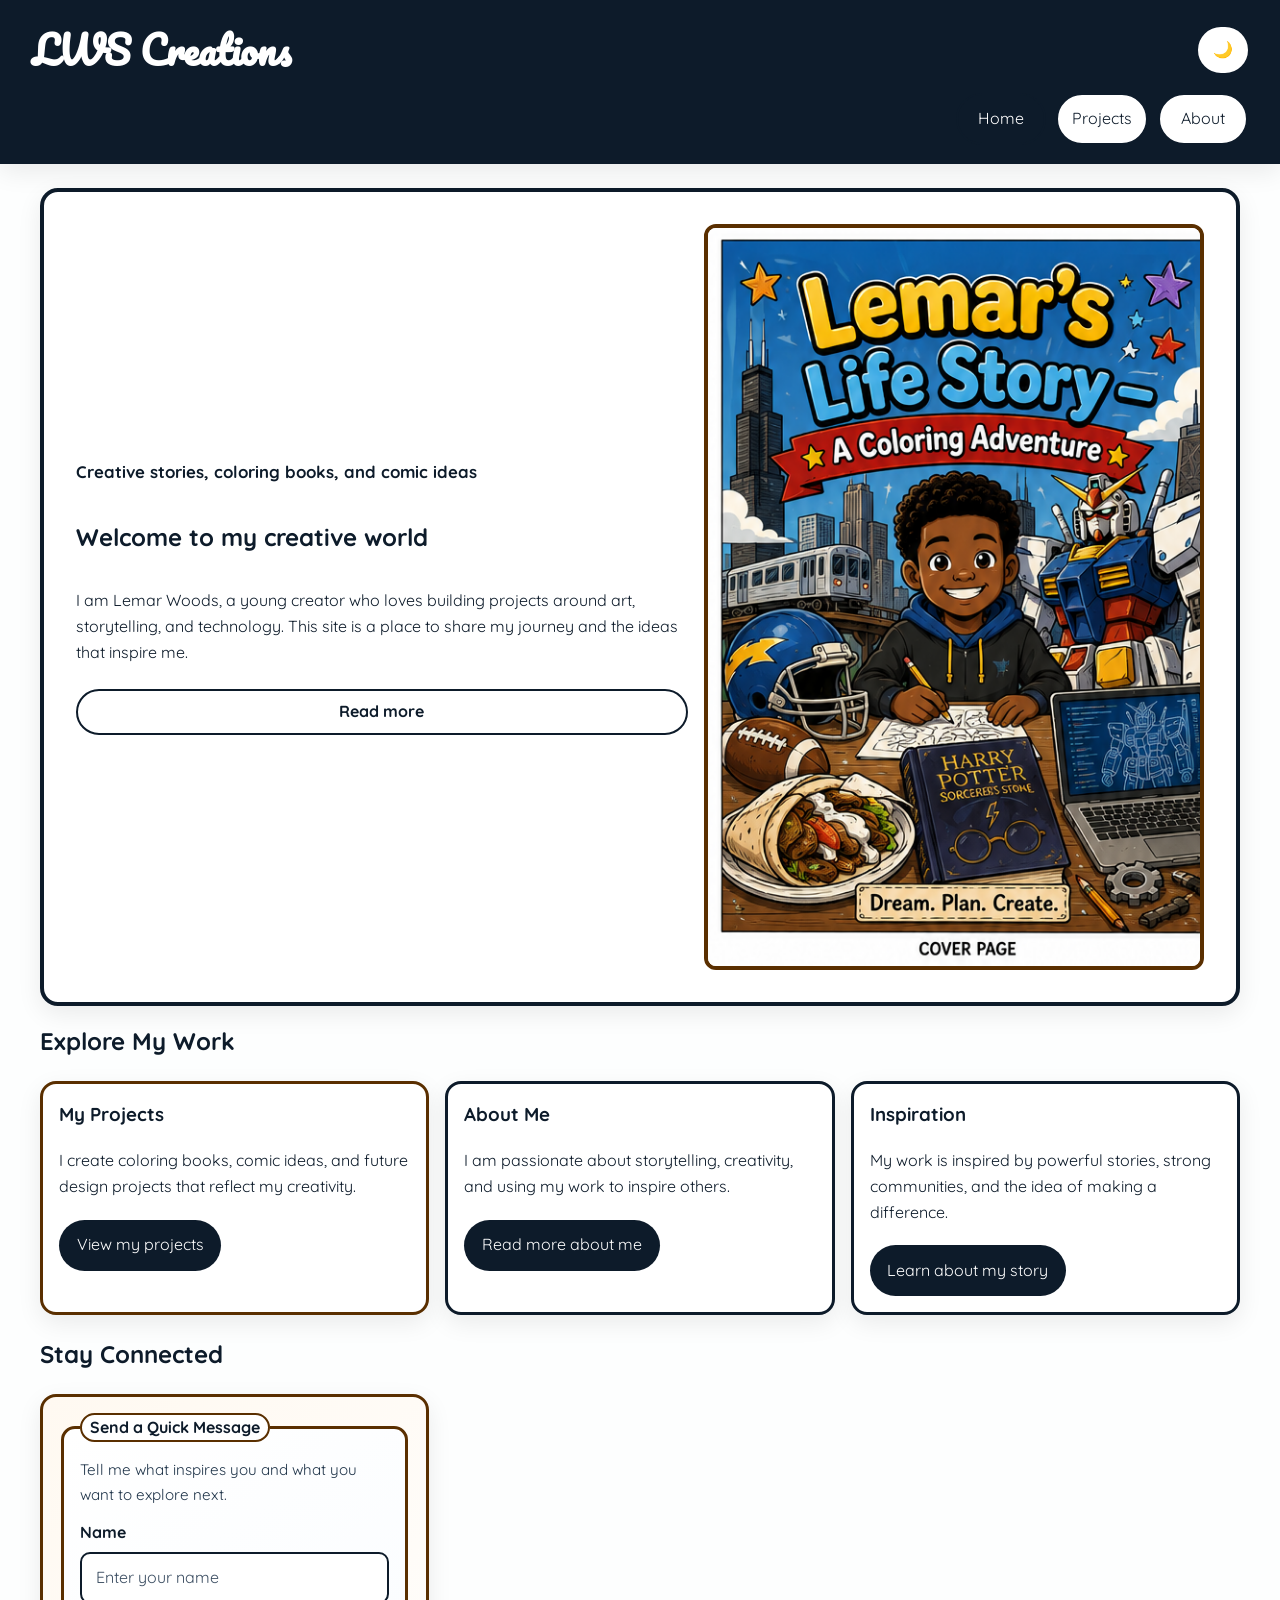
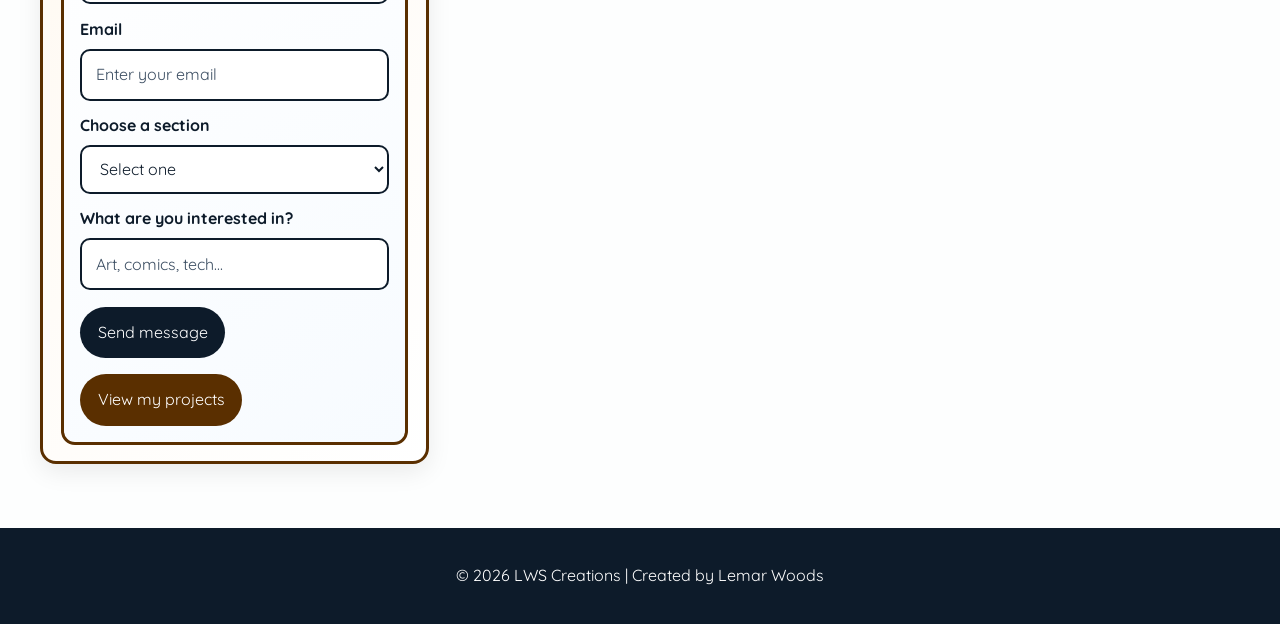
==== index.html @ 7b3dca59 "Add selector-based DOM interactions" ====
<!DOCTYPE html>
<!-- Updated: 2026-08-10 for WAVE accessibility fixes -->
<html lang="en" dir="ltr">

<head>
    <meta charset="UTF-8">
    <meta name="viewport" content="width=device-width, initial-scale=1.0">
    <meta name="description"
        content="LWS Creations is a creative portfolio showcasing projects, stories, and goals by Lemar Woods.">
    <title>Home | LWS Creations</title>
    <link rel="preconnect" href="https://fonts.googleapis.com">
    <link rel="preconnect" href="https://fonts.gstatic.com" crossorigin>
    <link href="https://fonts.googleapis.com/css2?family=Pacifico&family=Quicksand:wght@400;500;700&display=swap"
        rel="stylesheet">
    <link rel="stylesheet" href="./assets/css/style.css">
</head>

<body>
    <a class="skip-link" href="#main-content-title">Skip to main content</a>
    <div class="page">
        <header class="site-header">
            <div class="header-row">
                <span class="site-brand">LWS Creations</span>
                <div class="header-actions">
                    <button class="theme-toggle" type="button" aria-label="Switch to dark mode"
                        aria-pressed="false">🌙</button>
                    <button class="nav-toggle" type="button" aria-label="Toggle navigation"
                        aria-expanded="false">Menu</button>
                </div>
            </div>
            <nav class="top-nav" aria-label="Main navigation" aria-hidden="true">
                <a href="index.html" class="nav-box" aria-current="page">Home</a>
                <a href="projects.html" class="nav-box">Projects</a>
                <a href="about.html" class="nav-box">About</a>
            </nav>
        </header>

        <main id="main-content">
            <section class="hero" aria-labelledby="main-content-title">
                <div class="hero-content">
                    <p class="tagline">Creative stories, coloring books, and comic ideas</p>
                    <h1 id="main-content-title" tabindex="-1">Welcome to my creative world</h1>
                    <p>
                        I am Lemar Woods, a young creator who loves building projects around art, storytelling,
                        and technology. This site is a place to share my journey and the ideas that inspire me.
                    </p>
                    <button class="read-more-toggle" type="button" data-read-more-target="home-story"
                        aria-expanded="false">Read more</button>
                    <div id="home-story" class="read-more-content" hidden>
                        <p>
                            My work is driven by curiosity, community, and the belief that creativity can become a
                            meaningful path for growth, purpose, and connection.
                        </p>
                    </div>

                </div>
                <img src="./assets/images/Lemars_Life_Story_Cover_Page.png"
                    alt="Cover image for Lemar's Life Story coloring book featuring a creative storybook design"
                    loading="lazy" decoding="async">
            </section>

            <section class="content-grid" aria-labelledby="explore-heading">
                <h2 id="explore-heading">Explore My Work</h2>
                <article class="card">
                    <h3>My Projects</h3>
                    <p>
                        I create coloring books, comic ideas, and future design projects that reflect my creativity.
                    </p>
                    <a class="btn" href="./projects.html">View my projects</a>
                </article>

                <article class="card">
                    <h3>About Me</h3>
                    <p>
                        I am passionate about storytelling, creativity, and using my work to inspire others.
                    </p>
                    <a class="btn" href="./about.html">Read more about me</a>
                </article>

                <article class="card">
                    <h3>Inspiration</h3>
                    <p>
                        My work is inspired by powerful stories, strong communities, and the idea of making a
                        difference.
                    </p>
                    <a class="btn" href="./about.html#story-heading">Learn about my story</a>
                </article>
            </section>

            <section class="content-grid home-connect" aria-labelledby="connect-heading">
                <h2 id="connect-heading">Stay Connected</h2>
                <article class="card home-connect__card">
                    <form class="about-form" action="#" method="post" novalidate>
                        <fieldset class="about-fieldset">
                            <legend>Send a Quick Message</legend>
                            <p class="about-help-text">Tell me what inspires you and what you want to explore next.</p>

                            <div class="about-form-group">
                                <label class="about-label" for="home-name">Name</label>
                                <input type="text" id="home-name" name="name" placeholder="Enter your name"
                                    class="about-input" aria-describedby="home-name-error" autocomplete="name" required>
                                <p id="home-name-error" class="error-message" role="alert" hidden>Please enter your
                                    name.</p>
                            </div>

                            <div class="about-form-group">
                                <label class="about-label" for="home-email">Email</label>
                                <input type="email" id="home-email" name="email" placeholder="Enter your email"
                                    class="about-input" aria-describedby="home-email-error" autocomplete="email"
                                    inputmode="email" required>
                                <p id="home-email-error" class="error-message" role="alert" hidden>Please enter a valid
                                    email address.</p>
                            </div>

                            <div class="about-form-group">
                                <label class="about-label" for="home-section-select">Choose a section</label>
                                <select id="home-section-select" name="section" class="about-input"
                                    aria-describedby="home-section-error" required>
                                    <option value="">Select one</option>
                                    <option value="projects">Projects</option>
                                    <option value="about">About</option>
                                </select>
                                <p id="home-section-error" class="error-message" role="alert" hidden>Please choose a
                                    section.</p>
                            </div>

                            <div class="about-form-group">
                                <label class="about-label" for="home-interest">What are you interested in?</label>
                                <input type="text" id="home-interest" name="interest" placeholder="Art, comics, tech..."
                                    class="about-input" aria-describedby="home-interest-error" required>
                                <p id="home-interest-error" class="error-message" role="alert" hidden>Please enter your
                                    interest.</p>
                            </div>

                            <div class="about-actions">
                                <button type="submit" class="btn">Send message</button>
                                <a class="btn btn--secondary" href="./projects.html">View my projects</a>
                            </div>
                        </fieldset>
                    </form>
                </article>
            </section>
        </main>

        <footer>
            <p>&copy; <span data-current-year></span> LWS Creations | Created by Lemar Woods</p>
        </footer>
    </div>
    <script src="./assets/js/site.js"></script>
</body>

</html>
---- assets/css/style.css ----
@import url('https://fonts.googleapis.com/css2?family=Pacifico&family=Quicksand:wght@400;500;700&display=swap');

:root {
    --navy: #0d1b2a;
    --gold: #5a2f00;
    --ink-strong: #102132;
    --placeholder-ink: #3d4f63;
    --danger: #8a1f17;
    --light: #fdfefe;
    --white: #ffffff;
    --shadow: 0 8px 24px rgba(0, 0, 0, 0.08);
}

body.dark-mode {
    --navy: #eaf1ff;
    --gold: #f7d27d;
    --ink-strong: #edf3ff;
    --placeholder-ink: #c2d1ec;
    --danger: #ff9d96;
    --light: #0b1220;
    --white: #142133;
    --shadow: 0 10px 28px rgba(0, 0, 0, 0.35);
}

* {
    box-sizing: border-box;
}

body {
    margin: 0;
    padding: 0;
    font-family: 'Quicksand', 'Segoe UI', Arial, sans-serif;
    background-color: var(--light);
    color: var(--navy);
    font-size: 16px;
    line-height: 1.6;
    min-width: 320px;
    transition: background-color 0.2s ease, color 0.2s ease;
}

a:hover,
a:focus-visible,
button:hover,
button:focus-visible,
.btn:hover,
.btn:focus-visible,
.nav-box:hover,
.nav-box:focus-visible,
.about-input:focus {
    outline: 3px solid var(--gold);
    outline-offset: 3px;
}

.skip-link {
    position: absolute;
    left: -9999px;
    top: 0;
    background-color: var(--navy);
    color: var(--white);
    padding: 0.75rem 1rem;
    z-index: 100;
    border-radius: 0 0 0.75rem 0;
}

.skip-link:focus,
.skip-link:focus-visible {
    left: 0;
    outline: 3px solid var(--gold);
    outline-offset: 0;
}

img {
    display: block;
    width: 100%;
    height: auto;
    margin: 0;
    border: 4px solid var(--navy);
    border-radius: 12px;
}

a {
    color: inherit;
    text-decoration: none;
}

.page {
    min-height: 100vh;
    width: 100%;
    max-width: 100%;
}

.site-header {
    background-color: var(--navy);
    color: var(--white);
    padding: 1rem 1.25rem;
    position: sticky;
    top: 0;
    z-index: 10;
    box-shadow: var(--shadow);
}

.header-row {
    display: flex;
    align-items: center;
    justify-content: space-between;
    gap: 0.75rem;
}

.header-actions {
    display: flex;
    align-items: center;
    gap: 0.5rem;
}

.site-header .site-brand {
    display: block;
    margin: 0;
    text-align: center;
    color: var(--white);
    font-family: 'Pacifico', cursive;
    font-size: clamp(1.8rem, 5vw, 2.4rem);
    font-weight: 700;
}

.site-header .site-brand:hover,
.site-header .site-brand:focus-visible {
    color: var(--white);
    text-decoration: underline;
    text-underline-offset: 0.25rem;
}

.top-nav {
    display: flex;
    flex-wrap: wrap;
    justify-content: center;
    gap: 0.6rem;
    margin-top: 0.75rem;
}

.nav-toggle,
.theme-toggle,
.read-more-toggle {
    border: 2px solid var(--white);
    background-color: var(--white);
    color: var(--navy);
    border-radius: 999px;
    font: inherit;
    font-weight: 700;
    cursor: pointer;
    transition: transform 0.2s ease, background-color 0.2s ease;
}

.nav-toggle,
.theme-toggle {
    padding: 0.5rem 0.8rem;
    min-width: 50px;
}

.read-more-toggle {
    padding: 0.5rem 0.9rem;
    border-color: var(--navy);
    background-color: transparent;
    color: var(--navy);
    margin-top: 0.75rem;
}

.nav-box {
    background-color: var(--white);
    color: var(--navy);
    border: 2px solid var(--navy);
    padding: 0.7rem 0.9rem;
    border-radius: 999px;
    font-weight: 700;
    min-width: 90px;
    text-align: center;
    transition: transform 0.2s ease, background-color 0.2s ease;
    font: inherit;
    cursor: pointer;
}

.nav-box[aria-current="page"] {
    background-color: var(--navy);
    color: var(--white);
}

.nav-box:hover,
.nav-box:focus-visible {
    background-color: var(--navy);
    color: var(--white);
    transform: translateY(-2px);
    outline: none;
}

main {
    padding: 1rem 0.75rem 2rem;
}

.hero {
    display: grid;
    gap: 1rem;
    max-width: 1200px;
    margin: 0 auto;
    background-color: var(--white);
    border: 4px solid var(--navy);
    border-radius: 18px;
    padding: 1rem;
    box-shadow: var(--shadow);
}

.hero-content {
    display: flex;
    flex-direction: column;
    justify-content: center;
    gap: 0.75rem;
}

.hero-actions {
    display: flex;
    flex-wrap: wrap;
    gap: 0.75rem;
}

.tagline {
    margin: 0;
    color: var(--navy);
    font-weight: 700;
    font-size: 1.05rem;
}

.hero h2 {
    margin: 0;
    color: var(--navy);
    font-family: 'Pacifico', cursive;
    font-size: clamp(1.4rem, 4vw, 1.9rem);
}

.hero p {
    margin: 0;
}

.btn {
    display: inline-block;
    width: max-content;
    background-color: var(--navy);
    color: var(--white);
    padding: 0.8rem 1.1rem;
    border: none;
    border-radius: 999px;
    font-weight: 700;
    margin-top: 0.25rem;
    cursor: pointer;
    font: inherit;
}

.btn:hover {
    background-color: var(--gold);
    color: var(--white);
}

.nav-toggle:hover,
.nav-toggle:focus-visible,
.theme-toggle:hover,
.theme-toggle:focus-visible,
.read-more-toggle:hover,
.read-more-toggle:focus-visible {
    transform: translateY(-2px);
    outline: none;
}

.btn--secondary {
    background-color: var(--gold);
    color: var(--white);
}

.btn--secondary:hover {
    background-color: var(--navy);
    color: var(--white);
}

.hero img {
    border-color: var(--gold);
}

.content-grid {
    display: grid;
    gap: 1rem;
    max-width: 1200px;
    margin: 1rem auto 0;
}

.content-grid h2,
.about-grid h2 {
    grid-column: 1 / -1;
    margin: 0 0 0.25rem;
    color: var(--navy);
    font-size: clamp(1.2rem, 3vw, 1.5rem);
}

.card {
    background-color: var(--white);
    padding: 1rem;
    border-radius: 16px;
    box-shadow: var(--shadow);
    border: 3px solid var(--navy);
    cursor: pointer;
    transition: transform 0.2s ease, border-color 0.2s ease, box-shadow 0.2s ease;
}

.card.is-selected,
.about-card.is-selected {
    border-color: var(--gold);
    box-shadow: 0 0 0 3px rgba(90, 47, 0, 0.12), var(--shadow);
    transform: translateY(-2px);
}

.card h3 {
    margin-top: 0;
    color: var(--navy);
}

.project-list {
    padding-left: 1.2rem;
    margin: 0;
}

.project-list li {
    margin-bottom: 0.75rem;
}

.project-list .project-image-item {
    list-style: none;
    margin: 0;
    padding: 0;
}

.project-image {
    display: block;
    width: 100%;
    max-width: 320px;
    margin: 0.75rem 0 1rem;
    border: 3px solid var(--navy);
    border-radius: 14px;
}

.card:nth-child(2) {
    border-color: var(--gold);
}

.about-hero {
    display: grid;
    gap: 1rem;
    max-width: 1200px;
    margin: 0 auto;
    background-color: var(--white);
    border: 4px solid var(--navy);
    border-radius: 18px;
    padding: 1.25rem;
    box-shadow: var(--shadow);
}

.about-hero__content {
    display: flex;
    flex-direction: column;
    gap: 0.75rem;
}

.about-card {
    background-color: var(--white);
    padding: 1rem;
    border-radius: 16px;
    box-shadow: var(--shadow);
    border: 3px solid var(--navy);
}

.about-card--accent {
    border-color: var(--gold);
    background: linear-gradient(135deg, #fffdf4 0%, #ffffff 100%);
}

.about-card h3 {
    margin-top: 0;
    color: var(--navy);
}

.about-list {
    margin: 0;
    padding-left: 1.2rem;
    display: grid;
    gap: 0.55rem;
}

.about-grid {
    display: grid;
    gap: 1rem;
    max-width: 1200px;
    margin: 1rem auto 0;
}

.about-form {
    margin: 0;
}

.about-fieldset {
    border: 3px solid var(--navy);
    border-radius: 14px;
    padding: 1rem;
    background: linear-gradient(135deg, #f8fbff 0%, #ffffff 100%);
}

.about-fieldset legend {
    padding: 0 0.5rem;
    font-weight: 700;
    color: var(--navy);
    background-color: var(--white);
    border: 2px solid var(--gold);
    border-radius: 999px;
}

.about-label {
    display: block;
    font-weight: 700;
    color: var(--navy);
    margin-bottom: 0.4rem;
}

.about-help-text {
    margin: 0 0 0.8rem;
    color: var(--ink-strong);
    font-size: 0.95rem;
}

.about-form-group {
    margin-bottom: 0.8rem;
}

.about-input {
    width: 100%;
    padding: 0.7rem 0.85rem;
    border: 2px solid var(--navy);
    border-radius: 10px;
    font: inherit;
    color: var(--navy);
    background-color: var(--white);
}

.about-input::placeholder {
    color: var(--placeholder-ink);
    opacity: 1;
}

.about-input:focus {
    outline: none;
    border-color: var(--gold);
    box-shadow: 0 0 0 3px rgba(244, 208, 63, 0.25);
}

.about-actions {
    display: flex;
    flex-wrap: wrap;
    gap: 0.75rem;
    margin-top: 0.75rem;
}

.error-message {
    color: var(--danger);
    font-size: 0.9rem;
    margin: 0.25rem 0 0;
}

.home-connect {
    margin-top: 1.25rem;
}

.home-connect__card {
    border-color: var(--gold);
    background: linear-gradient(135deg, #fff9f1 0%, #ffffff 100%);
}

.home-connect .about-fieldset {
    background: linear-gradient(145deg, #ffffff 0%, #f7fbff 100%);
    border-color: var(--gold);
}

.home-connect .about-help-text {
    color: #20354a;
}

.home-connect .about-input {
    border-width: 2px;
}

.read-more-content {
    margin-top: 0.75rem;
    padding-top: 0.75rem;
    border-top: 2px solid rgba(13, 27, 42, 0.15);
}

footer {
    background-color: var(--navy);
    color: var(--white);
    text-align: center;
    padding: 1.2rem 1rem;
    margin-top: 1.5rem;
}

@media (max-width: 767px) {
    .header-row {
        align-items: flex-start;
    }

    .top-nav {
        display: none;
        flex-direction: column;
        align-items: stretch;
        margin-top: 0.75rem;
    }

    .top-nav.is-open {
        display: flex;
    }

    .nav-toggle {
        display: inline-flex;
    }
}

@media (prefers-reduced-motion: reduce) {

    *,
    *::before,
    *::after {
        scroll-behavior: auto !important;
        transition-duration: 0.01ms !important;
        animation-duration: 0.01ms !important;
        animation-iteration-count: 1 !important;
    }
}

@media (min-width: 768px) {
    .nav-toggle {
        display: none;
    }

    .top-nav {
        display: flex !important;
    }

    main {
        padding: 1.5rem 1.25rem 2.5rem;
    }

    .hero {
        grid-template-columns: 1.2fr 0.8fr;
        padding: 1.5rem;
        align-items: center;
    }

    .content-grid {
        grid-template-columns: repeat(2, minmax(0, 1fr));
    }

    .content-grid .card:last-child {
        grid-column: 1 / -1;
    }

    .about-hero {
        grid-template-columns: 1.2fr 0.8fr;
        align-items: start;
    }

    .about-grid {
        grid-template-columns: repeat(2, minmax(0, 1fr));
    }

    .about-grid .about-card:last-child {
        grid-column: 1 / -1;
    }
}

@media (min-width: 1200px) {
    .site-header {
        padding: 1.2rem 2rem;
    }

    .top-nav {
        justify-content: flex-end;
    }

    .hero {
        grid-template-columns: 1.1fr 0.9fr;
        padding: 2rem;
    }

    .content-grid {
        grid-template-columns: repeat(3, minmax(0, 1fr));
    }

    .content-grid .card:last-child {
        grid-column: auto;
    }

    .about-grid {
        grid-template-columns: repeat(3, minmax(0, 1fr));
    }

    .about-grid .about-card:last-child {
        grid-column: auto;
    }
}
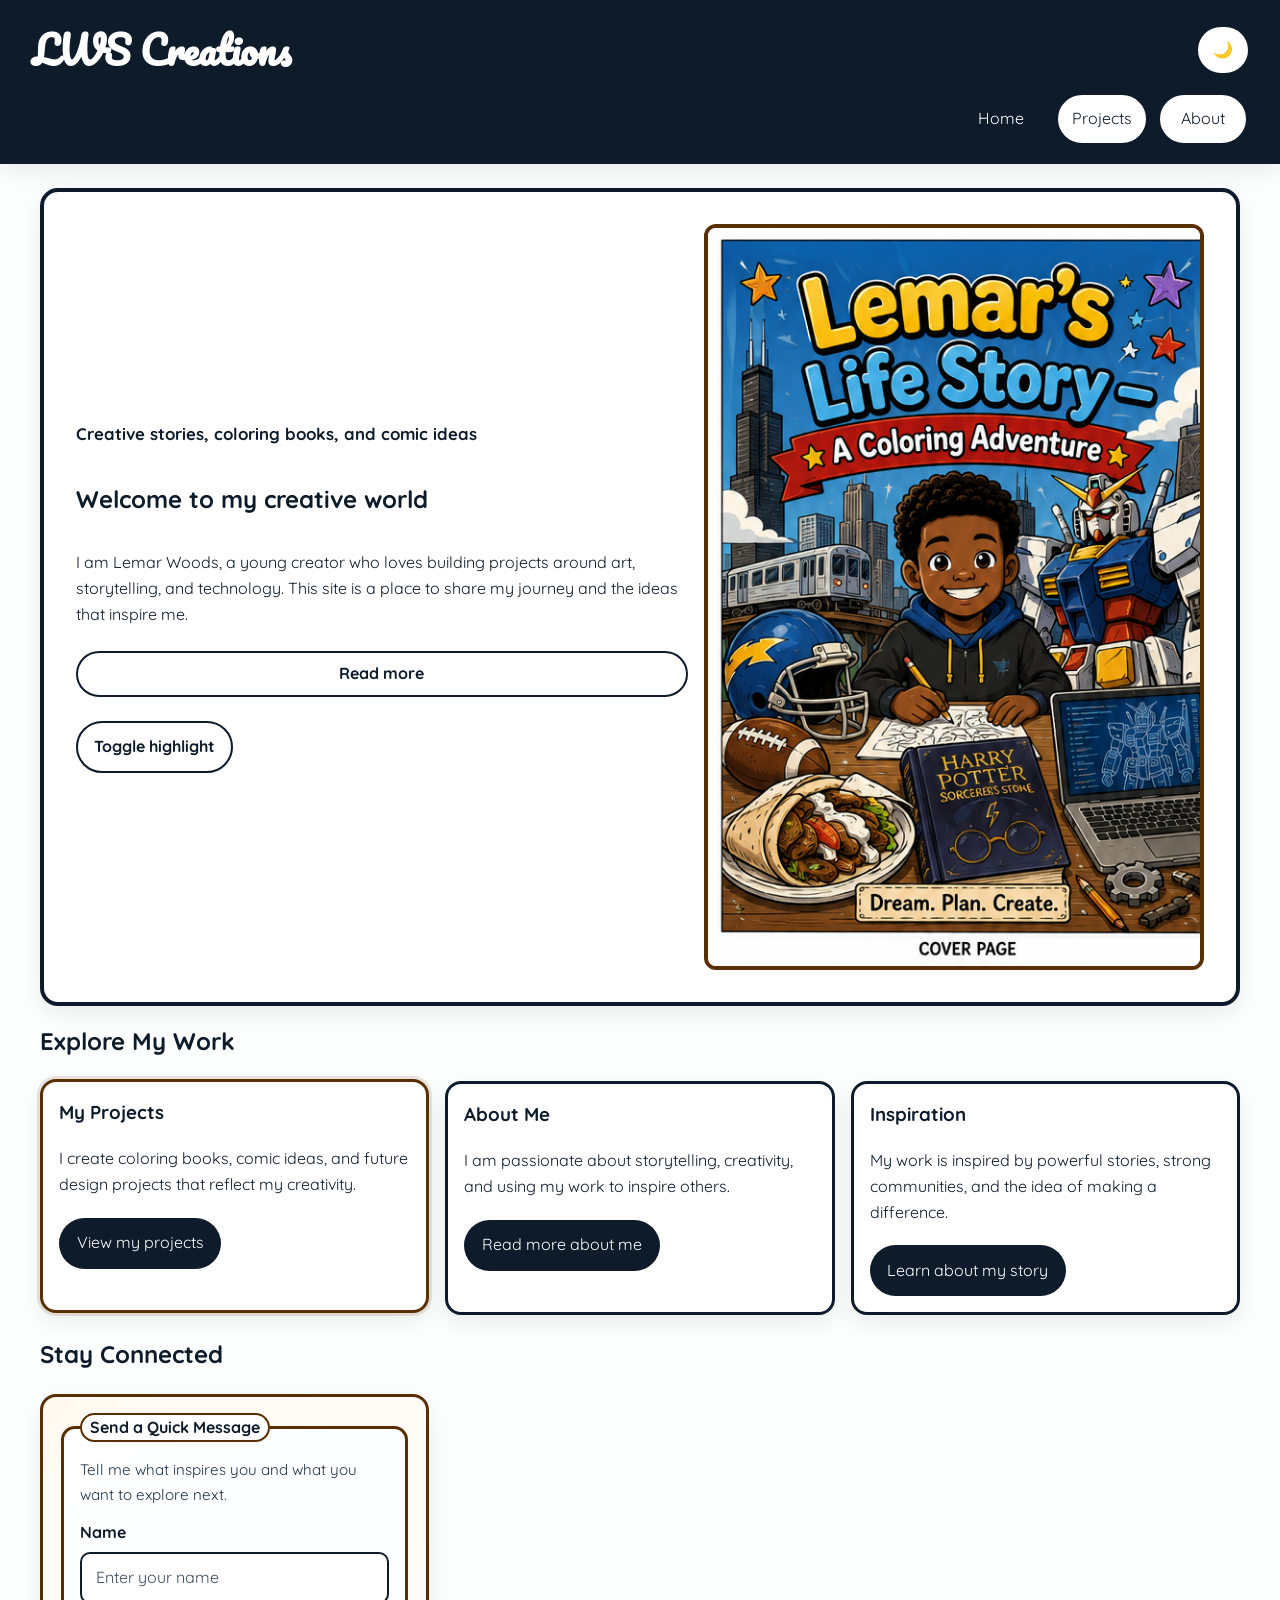
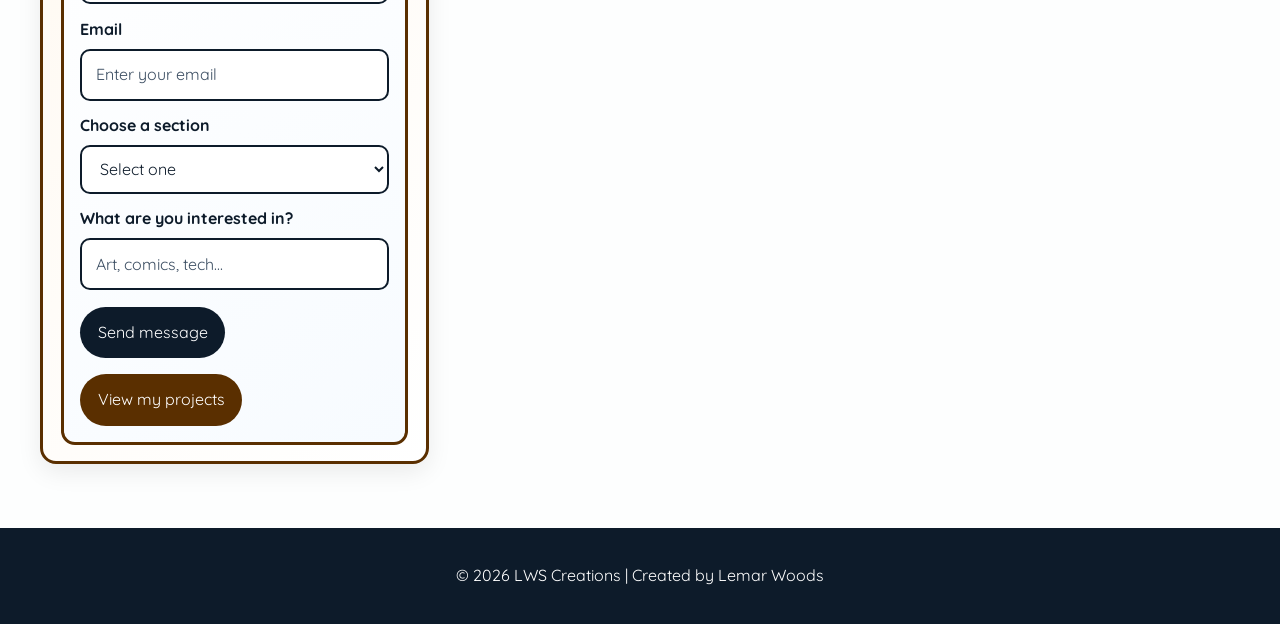
==== commit 0409de1f: "Add toggle highlight interaction" ====
--- a/index.html
+++ b/index.html
@@ -52,6 +52,7 @@
                             meaningful path for growth, purpose, and connection.
                         </p>
                     </div>
+                    <button class="toggle-highlight" type="button" aria-pressed="false">Toggle highlight</button>
 
                 </div>
                 <img src="./assets/images/Lemars_Life_Story_Cover_Page.png"
--- a/assets/css/style.css
+++ b/assets/css/style.css
@@ -164,6 +164,20 @@
     margin-top: 0.75rem;
 }
 
+.toggle-highlight {
+    display: inline-block;
+    width: max-content;
+    padding: 0.7rem 1rem;
+    margin-top: 0.75rem;
+    border: 2px solid var(--navy);
+    border-radius: 999px;
+    background-color: var(--white);
+    color: var(--navy);
+    font: inherit;
+    font-weight: 700;
+    cursor: pointer;
+}
+
 .nav-box {
     background-color: var(--white);
     color: var(--navy);
@@ -307,7 +321,9 @@
 }
 
 .card.is-selected,
-.about-card.is-selected {
+.about-card.is-selected,
+.card.is-featured,
+.about-card.is-featured {
     border-color: var(--gold);
     box-shadow: 0 0 0 3px rgba(90, 47, 0, 0.12), var(--shadow);
     transform: translateY(-2px);
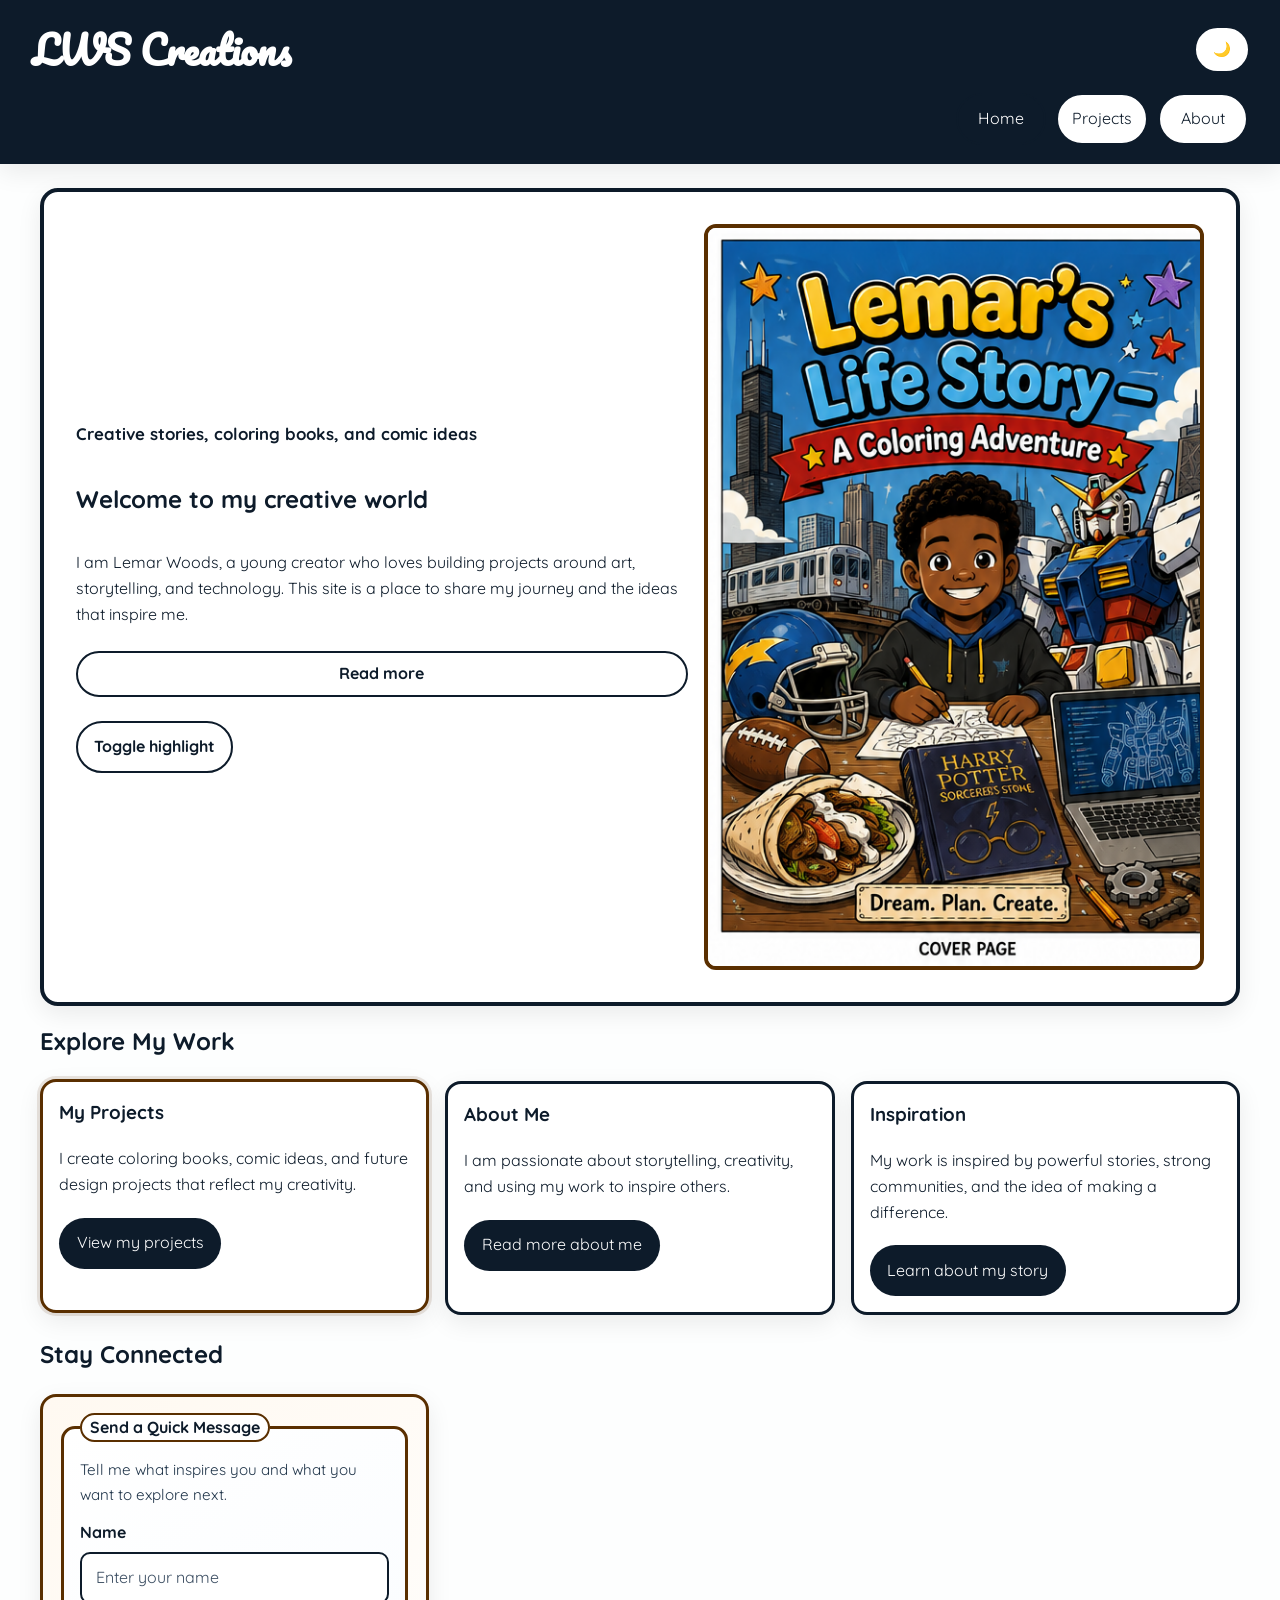
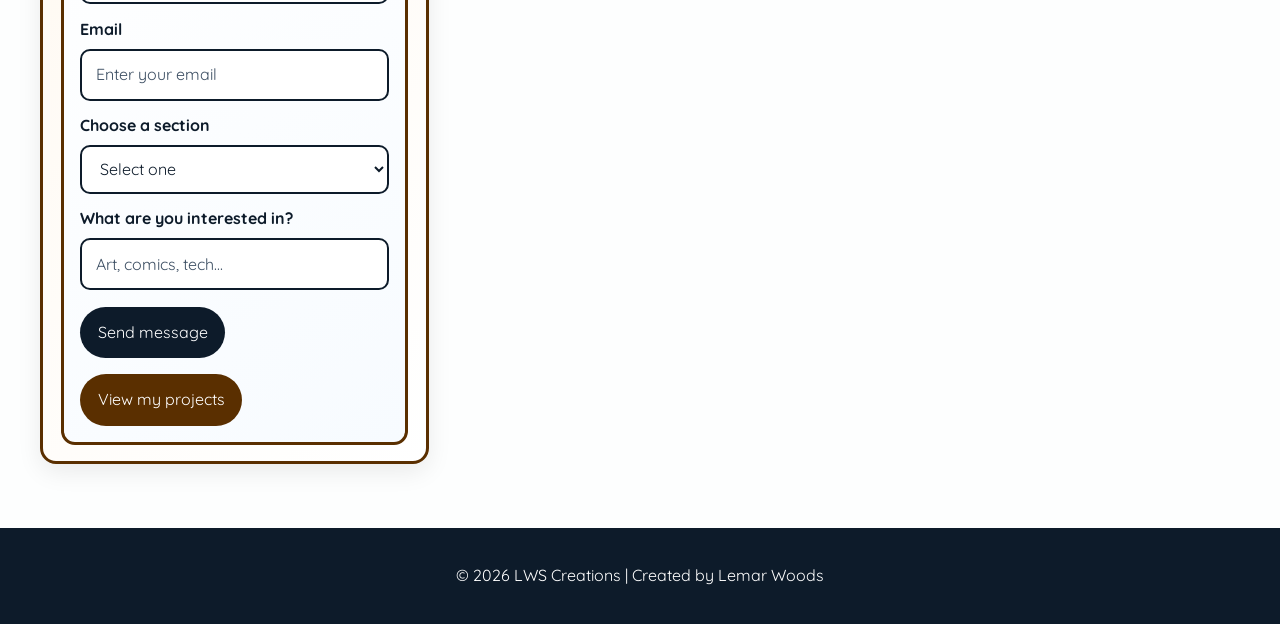
==== commit 7f68c931: "Add back to top button with addEventListener" ====
--- a/index.html
+++ b/index.html
@@ -145,6 +145,7 @@
 
         <footer>
             <p>&copy; <span data-current-year></span> LWS Creations | Created by Lemar Woods</p>
+            <button class="back-to-top" type="button" aria-label="Back to top" hidden>Back to top ↑</button>
         </footer>
     </div>
     <script src="./assets/js/site.js"></script>
--- a/assets/css/style.css
+++ b/assets/css/style.css
@@ -153,7 +153,11 @@
 .nav-toggle,
 .theme-toggle {
     padding: 0.5rem 0.8rem;
-    min-width: 50px;
+    min-width: 52px;
+    display: inline-flex;
+    align-items: center;
+    justify-content: center;
+    font-size: 0.9rem;
 }
 
 .read-more-toggle {
@@ -524,19 +528,46 @@
         align-items: flex-start;
     }
 
+    .site-header {
+        padding-bottom: 0.9rem;
+    }
+
     .top-nav {
         display: none;
         flex-direction: column;
         align-items: stretch;
         margin-top: 0.75rem;
+        padding: 0.5rem;
+        border-radius: 14px;
+        background: rgba(255, 255, 255, 0.08);
+        border: 1px solid rgba(255, 255, 255, 0.12);
+        box-shadow: inset 0 1px 0 rgba(255, 255, 255, 0.08);
     }
 
     .top-nav.is-open {
         display: flex;
     }
 
+    .nav-box {
+        display: block;
+        width: 100%;
+        padding: 0.85rem 1rem;
+        border-radius: 12px;
+        background-color: var(--white);
+        color: var(--navy);
+        font-size: 1rem;
+    }
+
+    .nav-box[aria-current="page"] {
+        background-color: var(--navy);
+        color: var(--white);
+    }
+
     .nav-toggle {
         display: inline-flex;
+        background-color: rgba(255, 255, 255, 0.12);
+        border-color: rgba(255, 255, 255, 0.35);
+        color: var(--white);
     }
 }
 
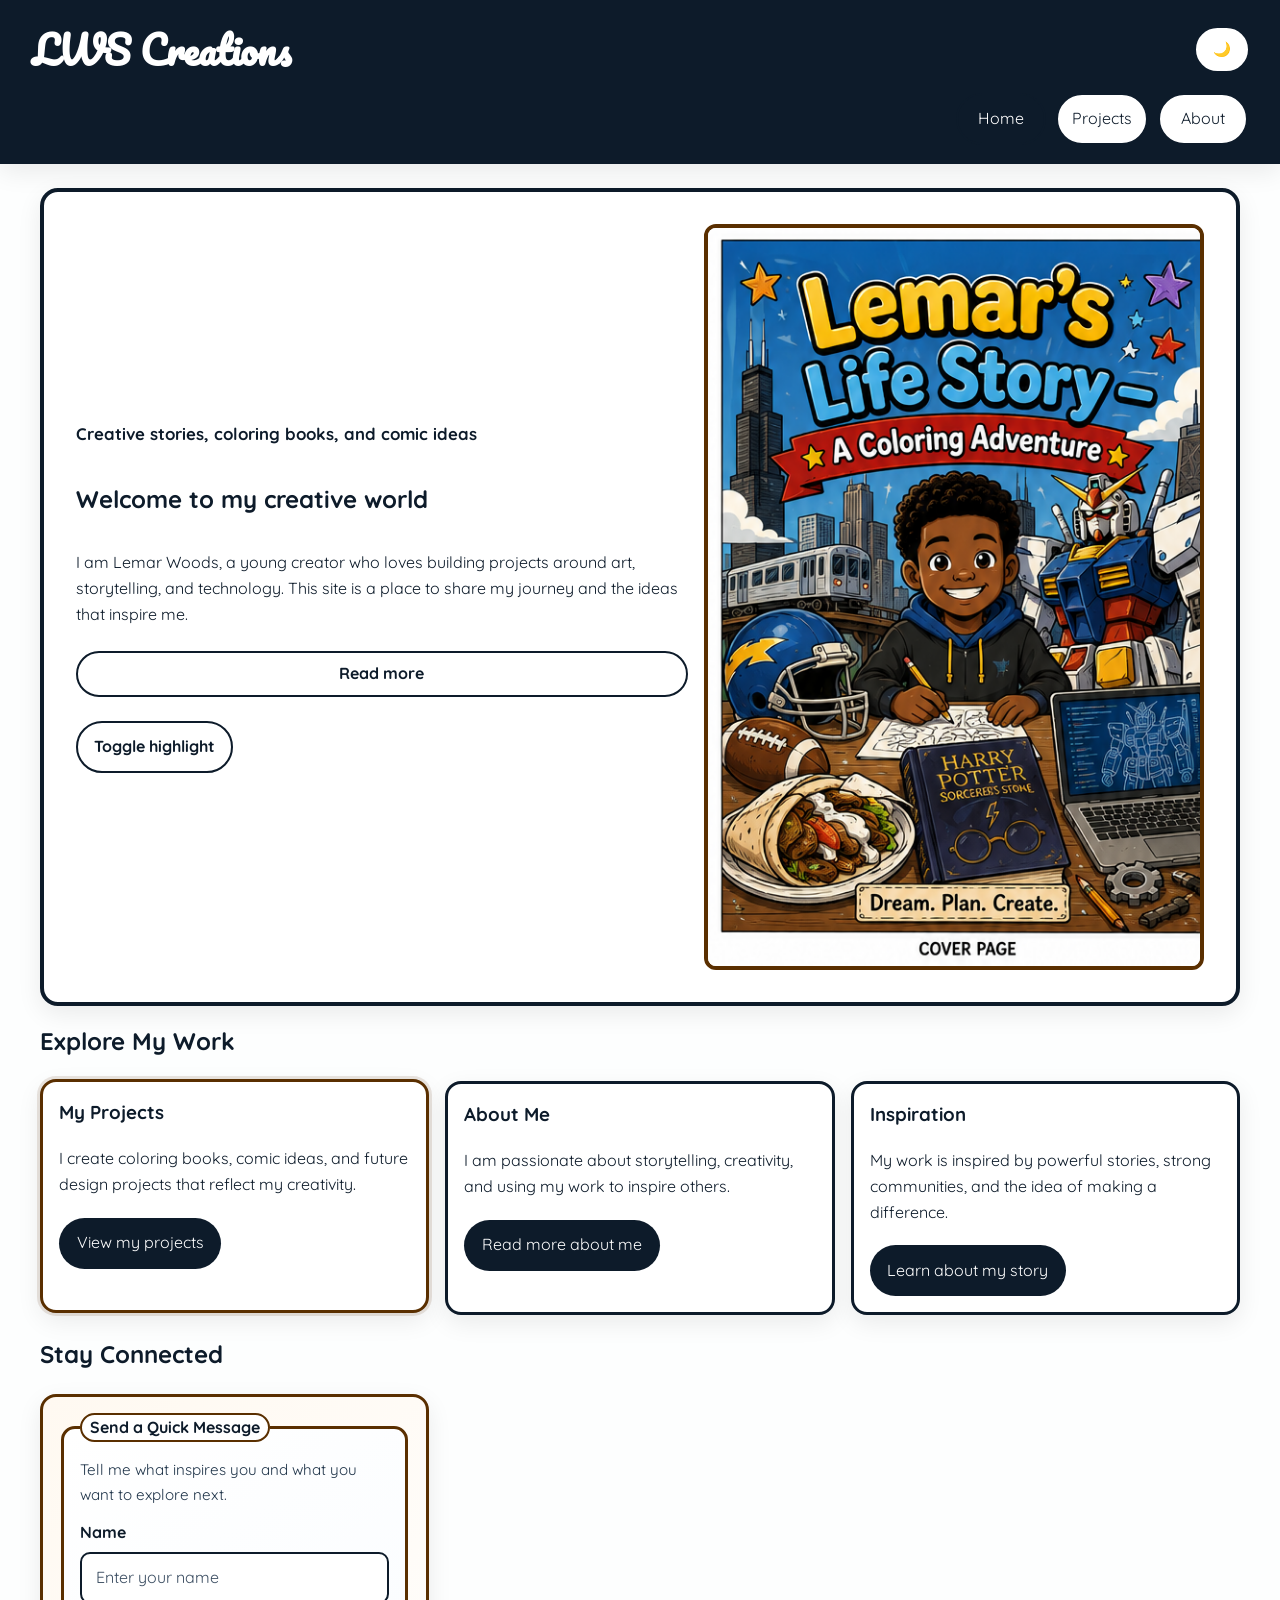
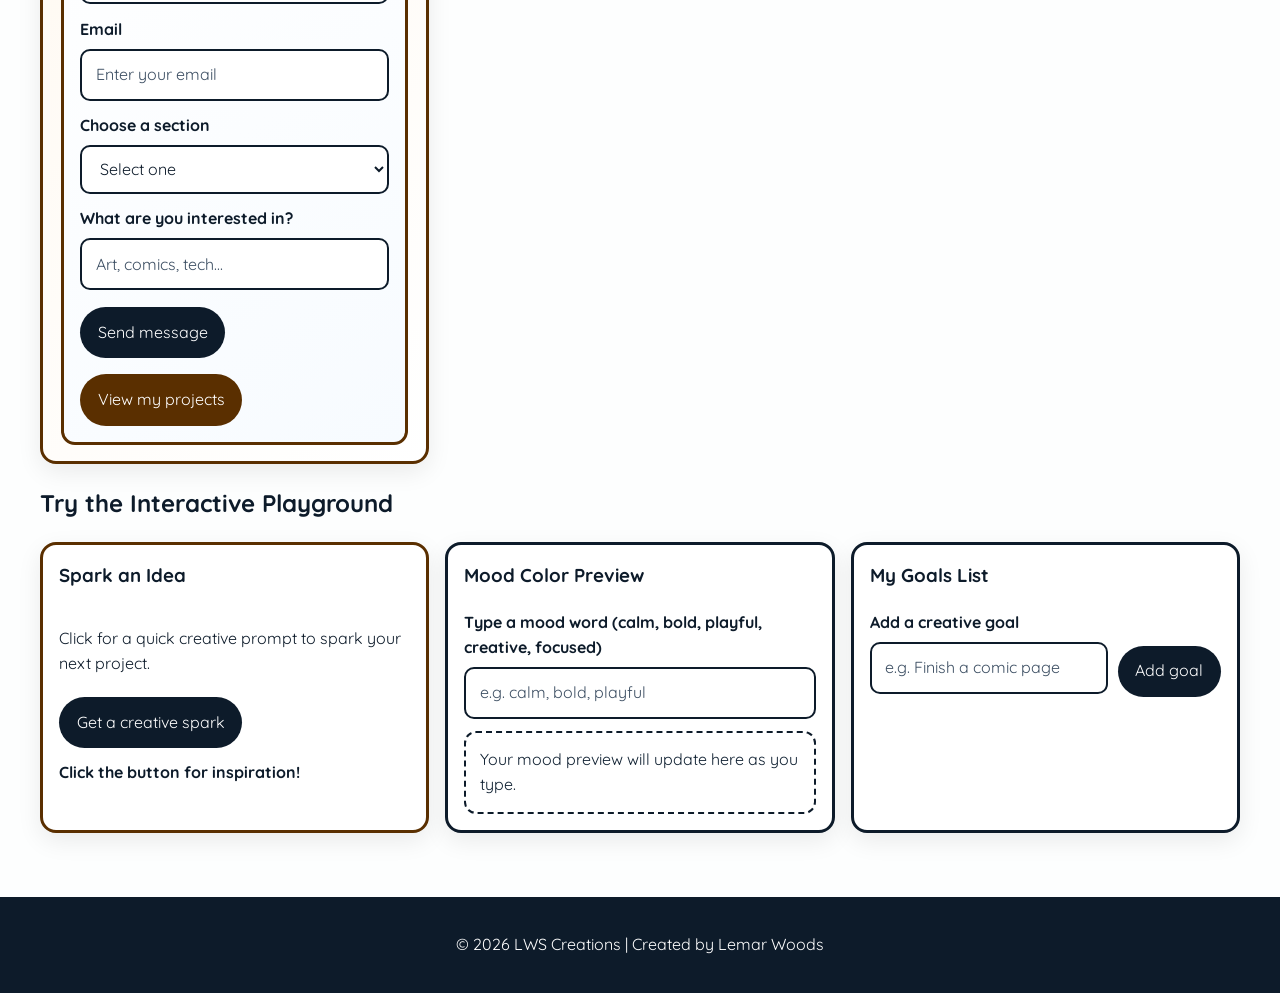
==== commit c739b939: "Add interactive playground section with idea spark, mood preview, and goal list" ====
--- a/index.html
+++ b/index.html
@@ -141,6 +141,36 @@
                     </form>
                 </article>
             </section>
+
+            <section class="content-grid interactive-panel" aria-labelledby="interactive-heading">
+                <h2 id="interactive-heading">Try the Interactive Playground</h2>
+                <article class="card interactive-card">
+                    <h3>Spark an Idea</h3>
+                    <p>Click for a quick creative prompt to spark your next project.</p>
+                    <button type="button" class="btn spark-idea-btn">Get a creative spark</button>
+                    <p class="spark-idea-output" role="status">Click the button for inspiration!</p>
+                </article>
+
+                <article class="card interactive-card">
+                    <h3>Mood Color Preview</h3>
+                    <label class="about-label" for="mood-input">Type a mood word (calm, bold, playful, creative,
+                        focused)</label>
+                    <input type="text" id="mood-input" class="about-input" placeholder="e.g. calm, bold, playful"
+                        autocomplete="off">
+                    <div class="mood-preview" aria-live="polite">Your mood preview will update here as you type.</div>
+                </article>
+
+                <article class="card interactive-card">
+                    <h3>My Goals List</h3>
+                    <label class="about-label" for="goal-input">Add a creative goal</label>
+                    <div class="goal-form-row">
+                        <input type="text" id="goal-input" class="about-input" placeholder="e.g. Finish a comic page"
+                            autocomplete="off">
+                        <button type="button" class="btn goal-add-btn">Add goal</button>
+                    </div>
+                    <ul class="goal-list" aria-live="polite"></ul>
+                </article>
+            </section>
         </main>
 
         <footer>
@@ -149,6 +179,7 @@
         </footer>
     </div>
     <script src="./assets/js/site.js"></script>
+    <script src="./assets/js/interactive.js"></script>
 </body>
 
 </html>
--- a/assets/css/style.css
+++ b/assets/css/style.css
@@ -6,6 +6,7 @@
     --ink-strong: #102132;
     --placeholder-ink: #3d4f63;
     --danger: #8a1f17;
+    --success: #1e6b3a;
     --light: #fdfefe;
     --white: #ffffff;
     --shadow: 0 8px 24px rgba(0, 0, 0, 0.08);
@@ -17,6 +18,7 @@
     --ink-strong: #edf3ff;
     --placeholder-ink: #c2d1ec;
     --danger: #ff9d96;
+    --success: #6fd99a;
     --light: #0b1220;
     --white: #142133;
     --shadow: 0 10px 28px rgba(0, 0, 0, 0.35);
@@ -487,6 +489,86 @@
     margin: 0.25rem 0 0;
 }
 
+.form-success-message {
+    color: var(--success);
+    font-size: 0.9rem;
+    margin: 0.75rem 0 0;
+}
+
+.interactive-panel {
+    margin-top: 1.25rem;
+}
+
+.interactive-card {
+    display: flex;
+    flex-direction: column;
+    cursor: default;
+}
+
+.spark-idea-output {
+    margin: 0.75rem 0 0;
+    font-weight: 700;
+    color: var(--navy);
+}
+
+.mood-preview {
+    margin-top: 0.75rem;
+    padding: 0.85rem;
+    border: 2px dashed var(--navy);
+    border-radius: 12px;
+    color: var(--ink-strong);
+    transition: background-color 0.2s ease, color 0.2s ease;
+}
+
+.goal-form-row {
+    display: flex;
+    flex-wrap: wrap;
+    gap: 0.6rem;
+    align-items: flex-start;
+}
+
+.goal-form-row .about-input {
+    flex: 1 1 12rem;
+}
+
+.goal-list {
+    list-style: none;
+    margin: 0.85rem 0 0;
+    padding: 0;
+    display: flex;
+    flex-direction: column;
+    gap: 0.5rem;
+}
+
+.goal-list-item {
+    display: flex;
+    align-items: center;
+    justify-content: space-between;
+    gap: 0.75rem;
+    background-color: var(--light);
+    border: 2px solid var(--navy);
+    border-radius: 10px;
+    padding: 0.5rem 0.75rem;
+}
+
+.goal-remove-btn {
+    background: none;
+    border: 2px solid var(--danger);
+    color: var(--danger);
+    border-radius: 999px;
+    padding: 0.25rem 0.7rem;
+    font: inherit;
+    font-size: 0.85rem;
+    cursor: pointer;
+}
+
+.goal-remove-btn:hover,
+.goal-remove-btn:focus-visible {
+    background-color: var(--danger);
+    color: var(--white);
+    outline: none;
+}
+
 .home-connect {
     margin-top: 1.25rem;
 }
@@ -521,6 +603,24 @@
     text-align: center;
     padding: 1.2rem 1rem;
     margin-top: 1.5rem;
+}
+
+.back-to-top {
+    margin-top: 0.75rem;
+    padding: 0.5rem 1.1rem;
+    border-radius: 999px;
+    border: 1px solid rgba(255, 255, 255, 0.4);
+    background: transparent;
+    color: var(--white);
+    font-family: inherit;
+    font-size: 0.9rem;
+    cursor: pointer;
+    transition: background-color 0.18s ease, transform 0.18s ease;
+}
+
+.back-to-top:hover {
+    background-color: rgba(255, 255, 255, 0.15);
+    transform: translateY(-2px);
 }
 
 @media (max-width: 767px) {
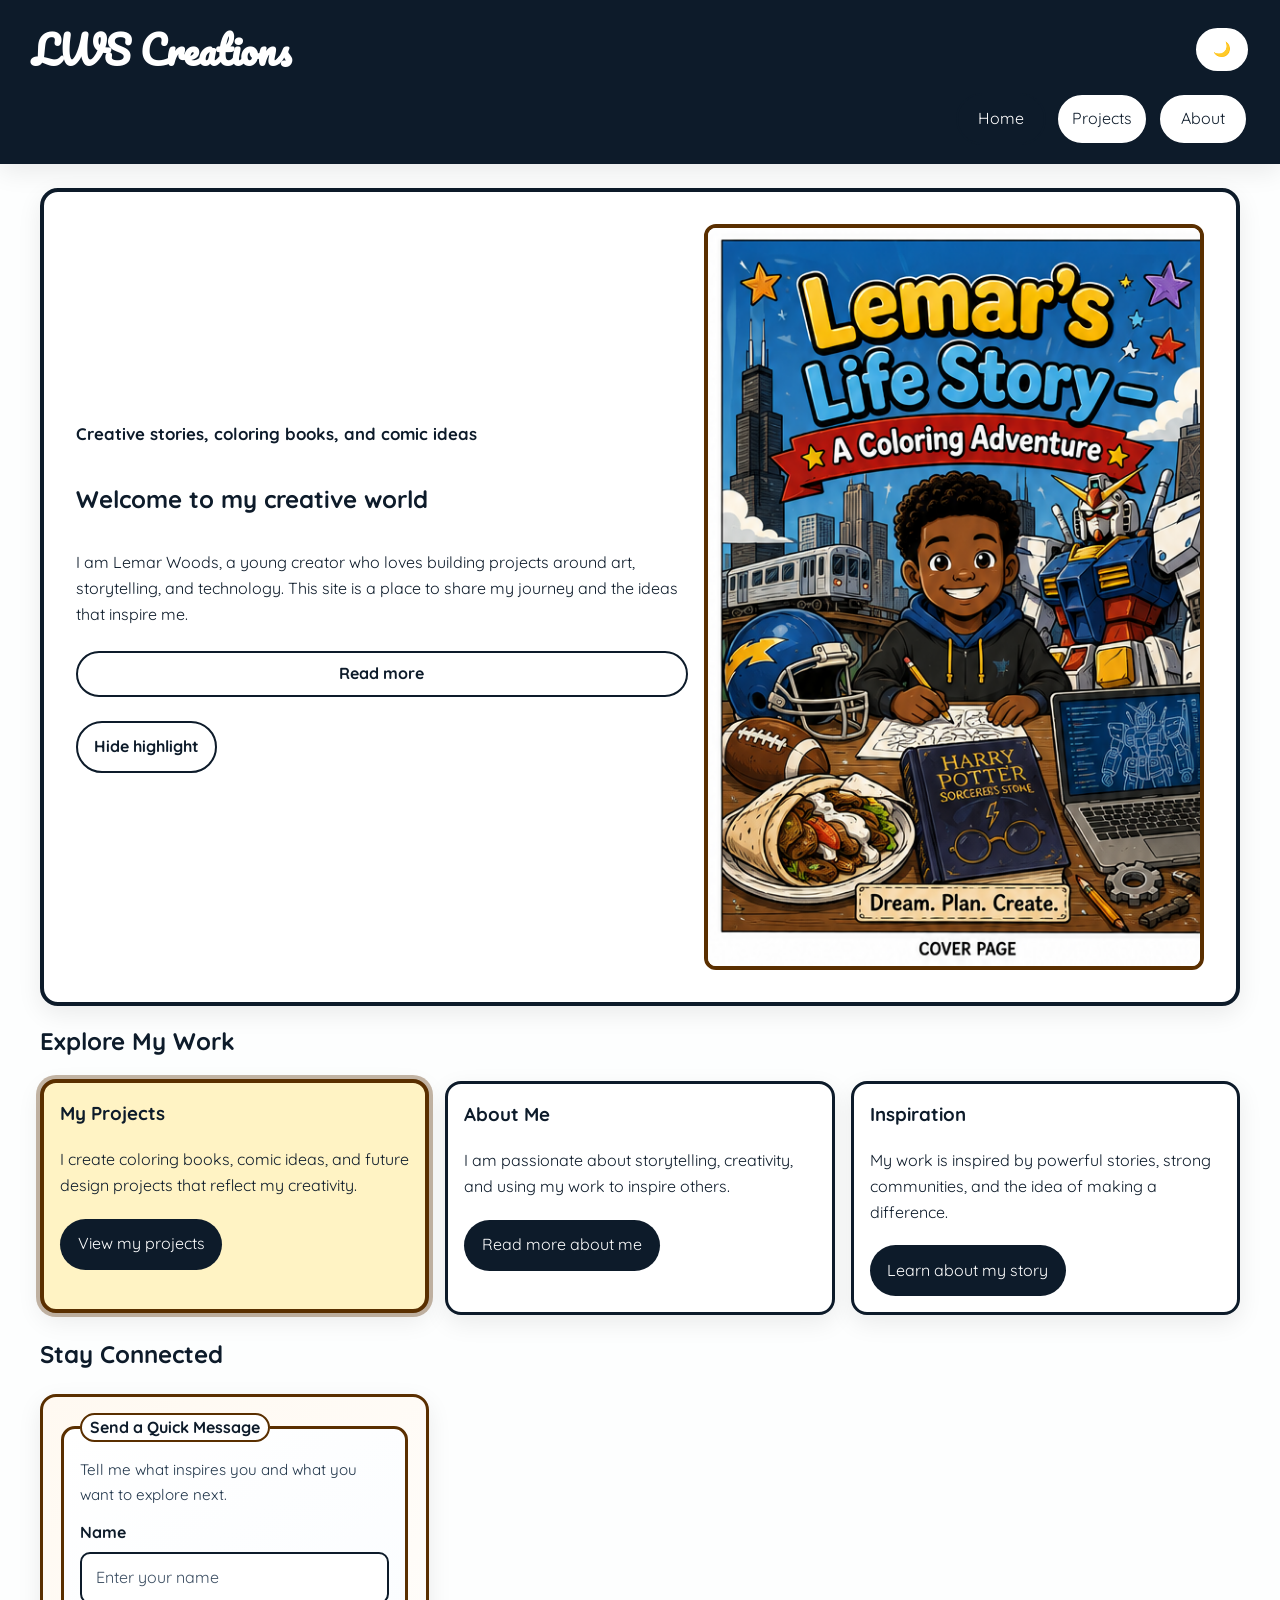
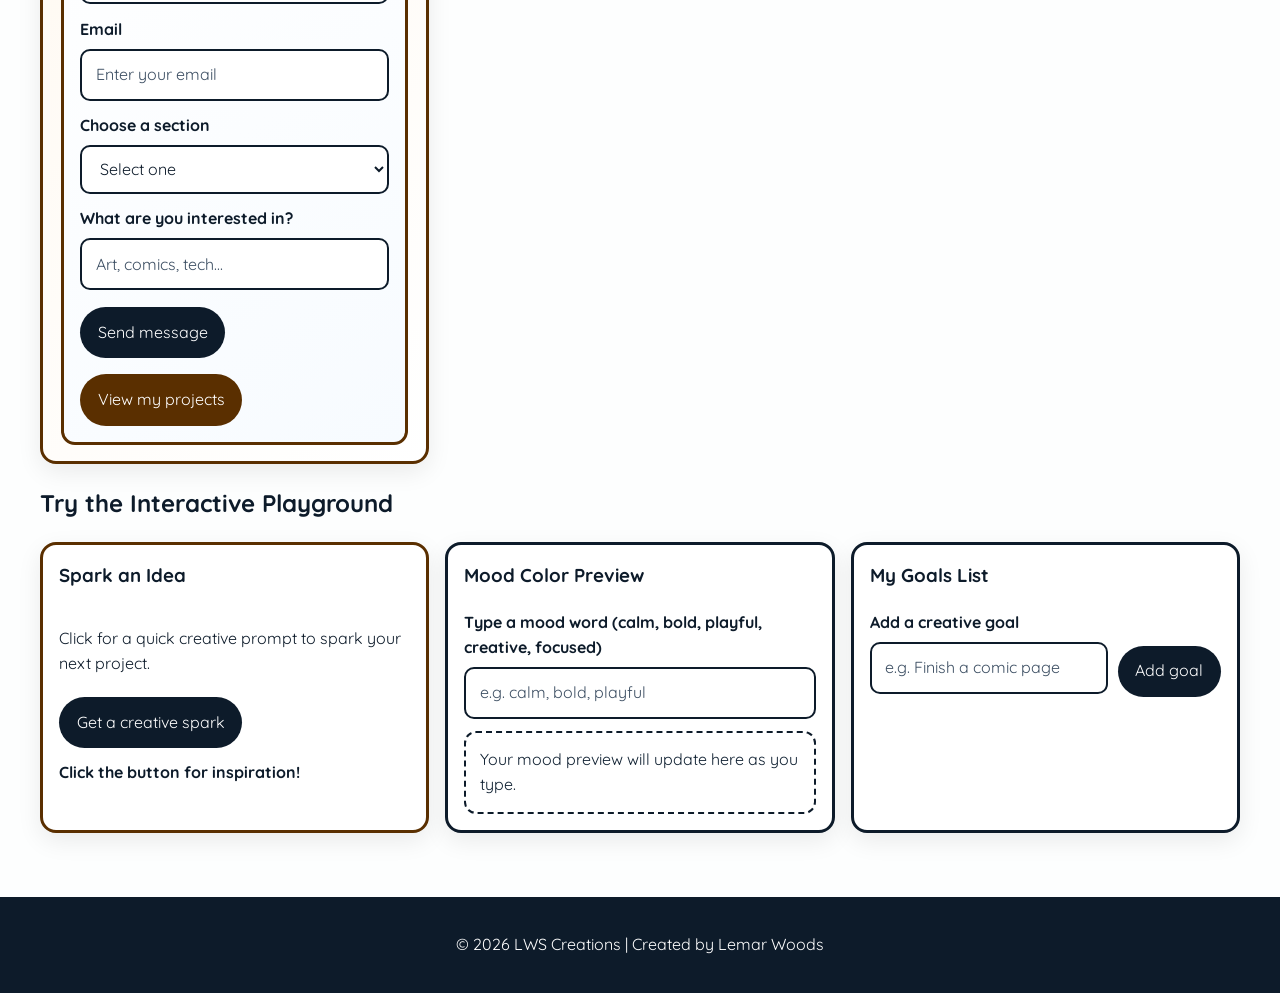
==== commit 0fe3d5e2: "Fix read-more toggle, highlight visibility, and section select validation" ====
--- a/index.html
+++ b/index.html
@@ -44,8 +44,8 @@
                         I am Lemar Woods, a young creator who loves building projects around art, storytelling,
                         and technology. This site is a place to share my journey and the ideas that inspire me.
                     </p>
-                    <button class="read-more-toggle" type="button" data-read-more-target="home-story"
-                        aria-expanded="false">Read more</button>
+                    <button id="home-story-toggle" class="read-more-toggle" type="button" aria-expanded="false">Read
+                        more</button>
                     <div id="home-story" class="read-more-content" hidden>
                         <p>
                             My work is driven by curiosity, community, and the belief that creativity can become a
@@ -114,8 +114,8 @@
                             </div>
 
                             <div class="about-form-group">
-                                <label class="about-label" for="home-section-select">Choose a section</label>
-                                <select id="home-section-select" name="section" class="about-input"
+                                <label class="about-label" for="home-section">Choose a section</label>
+                                <select id="home-section" name="section" class="about-input"
                                     aria-describedby="home-section-error" required>
                                     <option value="">Select one</option>
                                     <option value="projects">Projects</option>
@@ -174,7 +174,7 @@
         </main>
 
         <footer>
-            <p>&copy; <span data-current-year></span> LWS Creations | Created by Lemar Woods</p>
+            <p>&copy; <span id="current-year"></span> LWS Creations | Created by Lemar Woods</p>
             <button class="back-to-top" type="button" aria-label="Back to top" hidden>Back to top ↑</button>
         </footer>
     </div>
--- a/assets/css/style.css
+++ b/assets/css/style.css
@@ -327,11 +327,18 @@
 }
 
 .card.is-selected,
-.about-card.is-selected,
+.about-card.is-selected {
+    border-color: var(--gold);
+    box-shadow: 0 0 0 3px rgba(90, 47, 0, 0.12), var(--shadow);
+    transform: translateY(-2px);
+}
+
 .card.is-featured,
 .about-card.is-featured {
+    background-color: #fff3c4;
     border-color: var(--gold);
-    box-shadow: 0 0 0 3px rgba(90, 47, 0, 0.12), var(--shadow);
+    border-width: 4px;
+    box-shadow: 0 0 0 4px rgba(90, 47, 0, 0.35), var(--shadow);
     transform: translateY(-2px);
 }
 
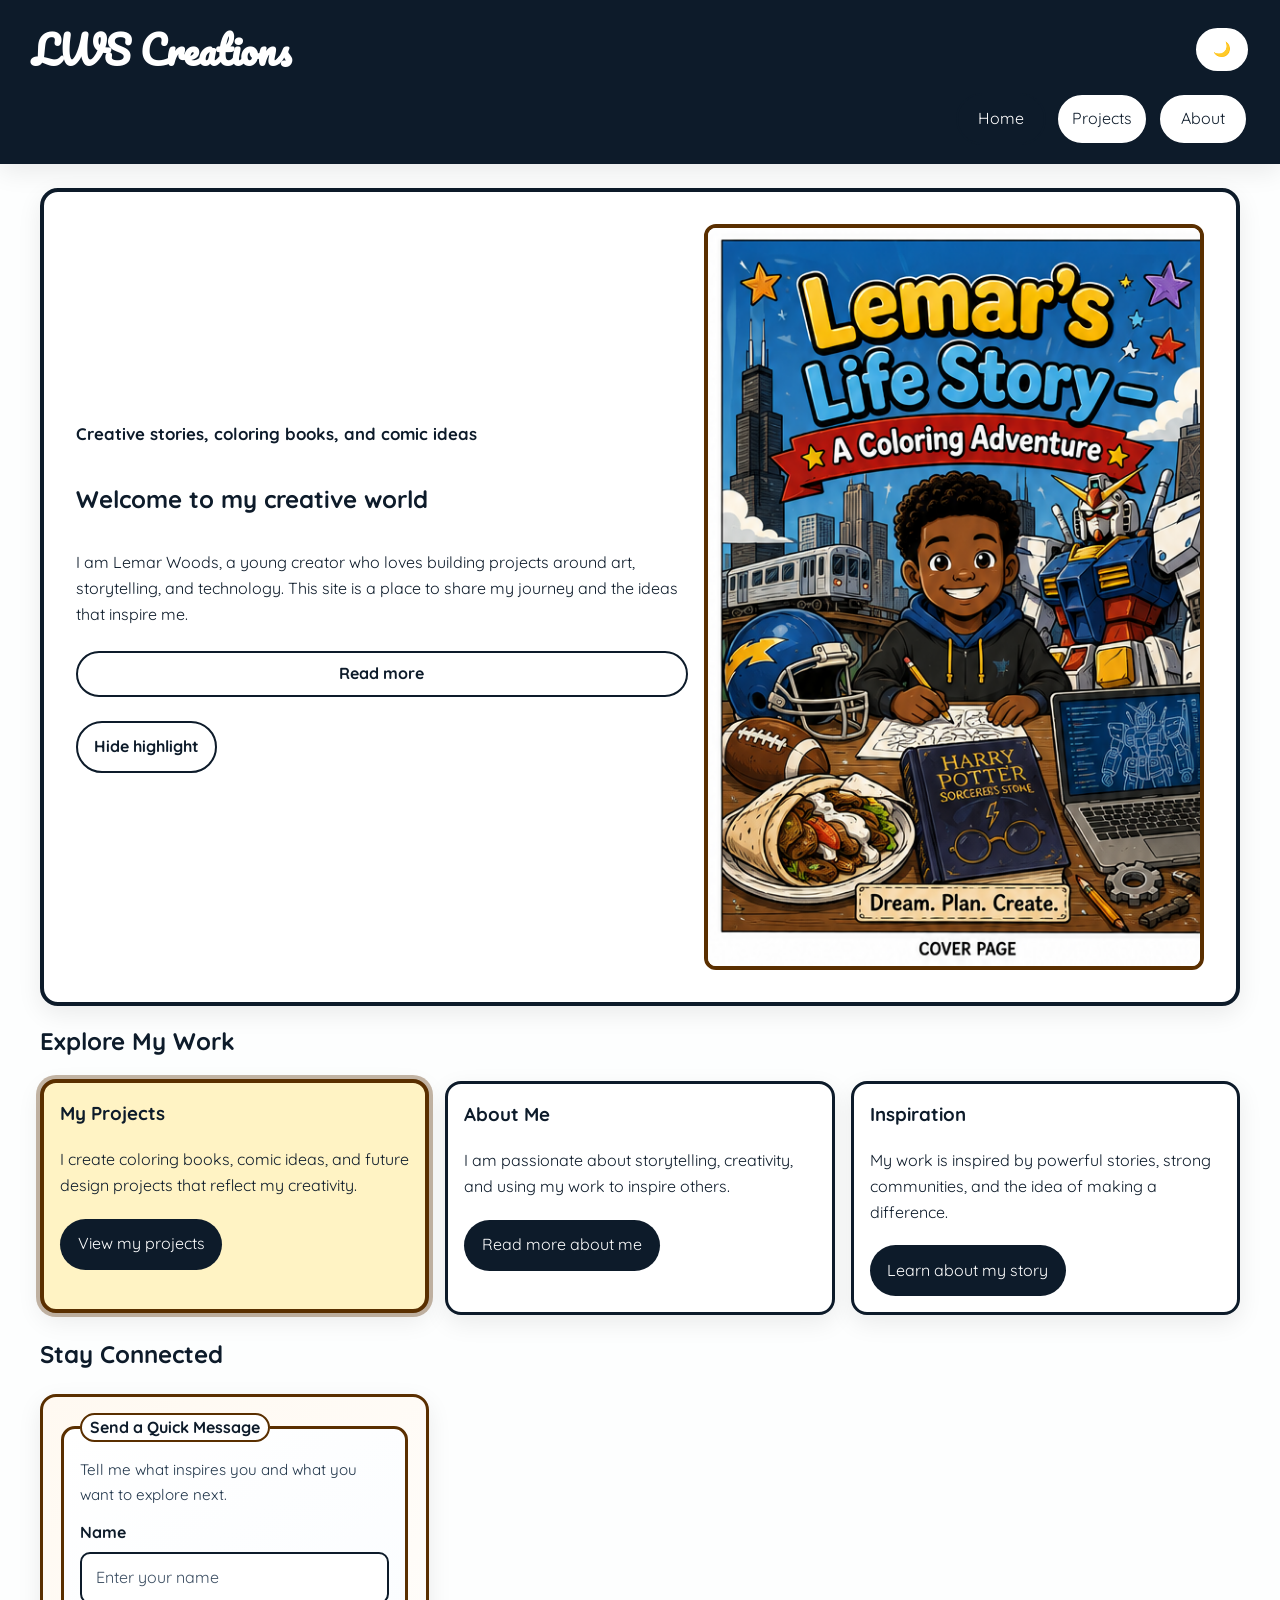
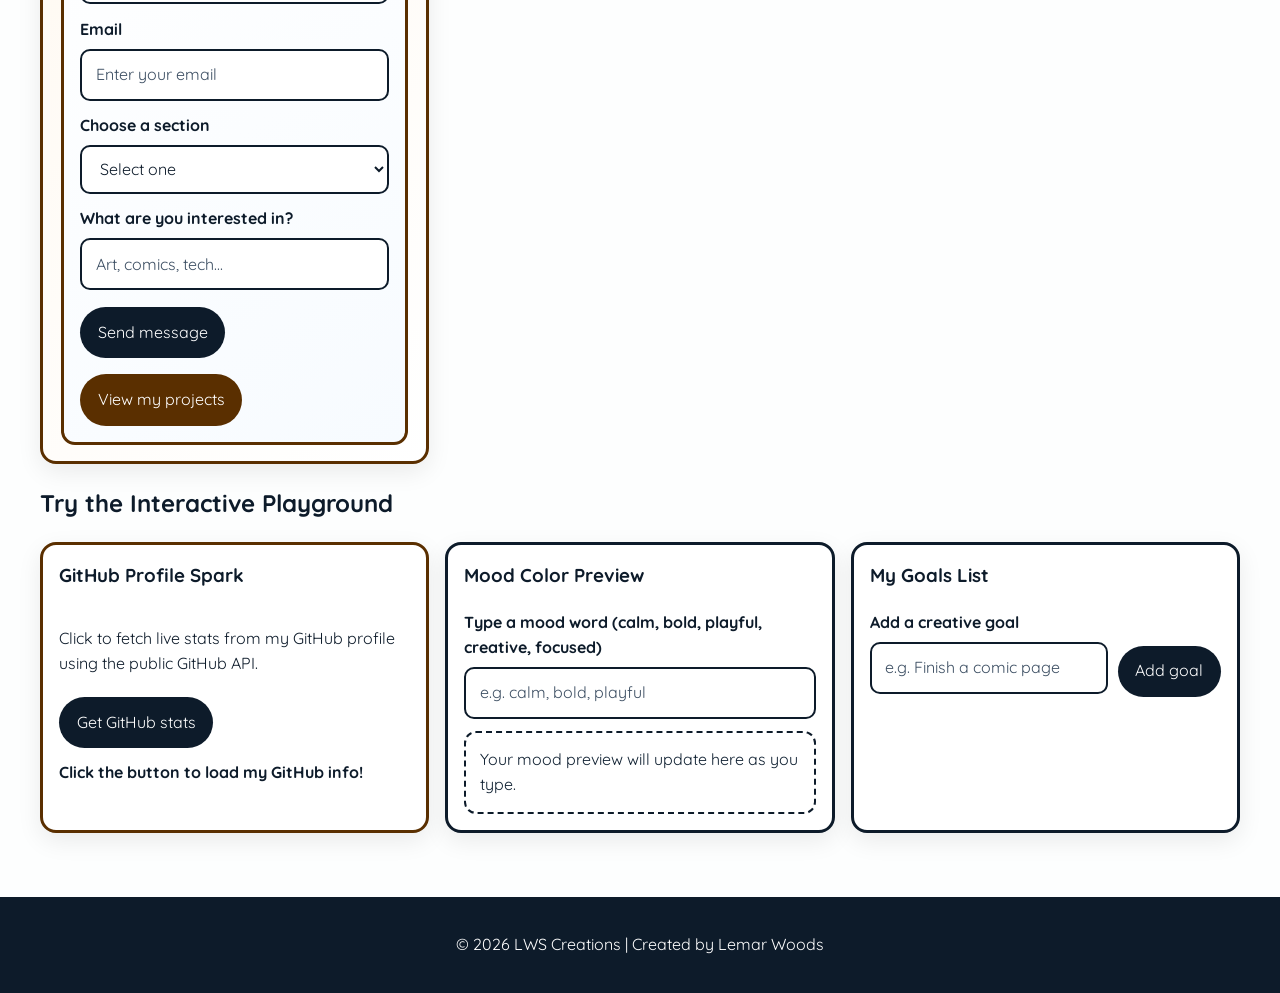
==== commit 7dab6e9a: "Use public GitHub API for interactive fetch demo" ====
--- a/index.html
+++ b/index.html
@@ -145,10 +145,10 @@
             <section class="content-grid interactive-panel" aria-labelledby="interactive-heading">
                 <h2 id="interactive-heading">Try the Interactive Playground</h2>
                 <article class="card interactive-card">
-                    <h3>Spark an Idea</h3>
-                    <p>Click for a quick creative prompt to spark your next project.</p>
-                    <button type="button" class="btn spark-idea-btn">Get a creative spark</button>
-                    <p class="spark-idea-output" role="status">Click the button for inspiration!</p>
+                    <h3>GitHub Profile Spark</h3>
+                    <p>Click to fetch live stats from my GitHub profile using the public GitHub API.</p>
+                    <button type="button" class="btn spark-idea-btn">Get GitHub stats</button>
+                    <p class="spark-idea-output" role="status">Click the button to load my GitHub info!</p>
                 </article>
 
                 <article class="card interactive-card">
--- a/assets/css/style.css
+++ b/assets/css/style.css
@@ -322,15 +322,7 @@
     border-radius: 16px;
     box-shadow: var(--shadow);
     border: 3px solid var(--navy);
-    cursor: pointer;
     transition: transform 0.2s ease, border-color 0.2s ease, box-shadow 0.2s ease;
-}
-
-.card.is-selected,
-.about-card.is-selected {
-    border-color: var(--gold);
-    box-shadow: 0 0 0 3px rgba(90, 47, 0, 0.12), var(--shadow);
-    transform: translateY(-2px);
 }
 
 .card.is-featured,
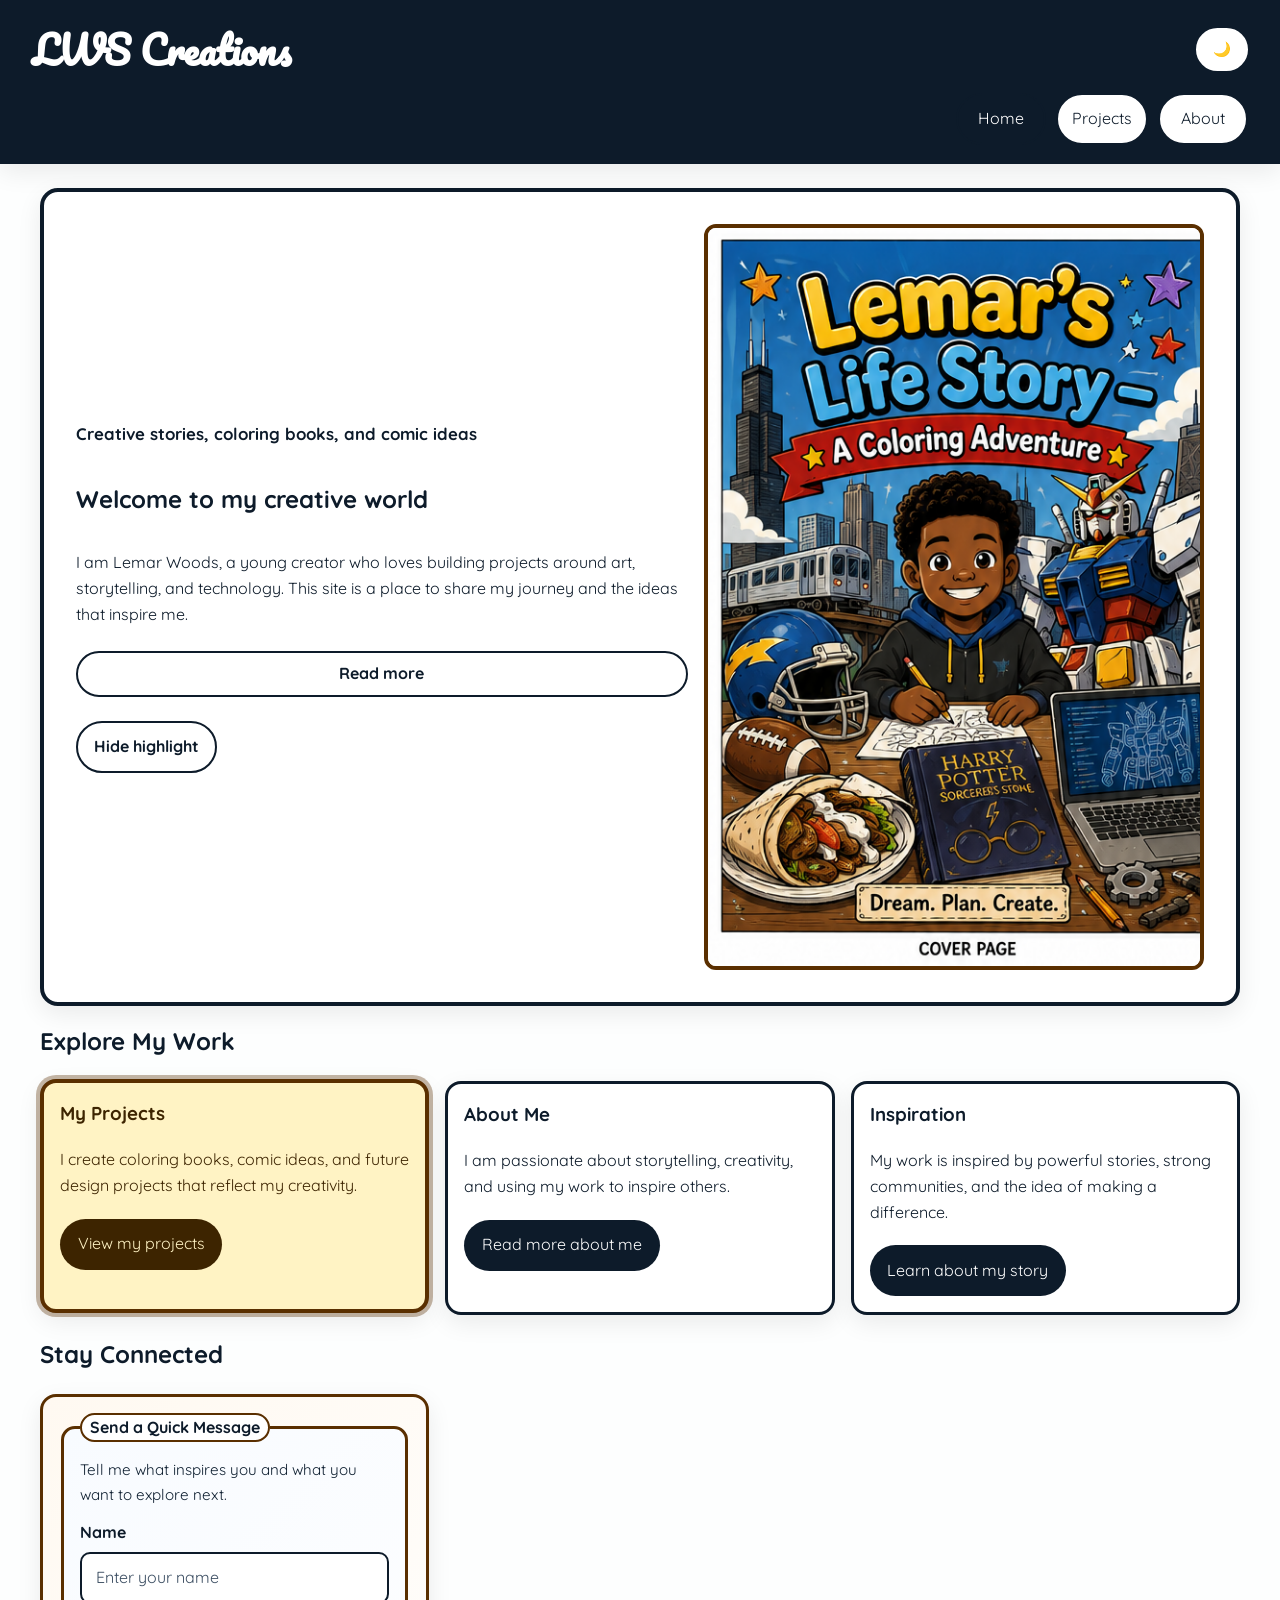
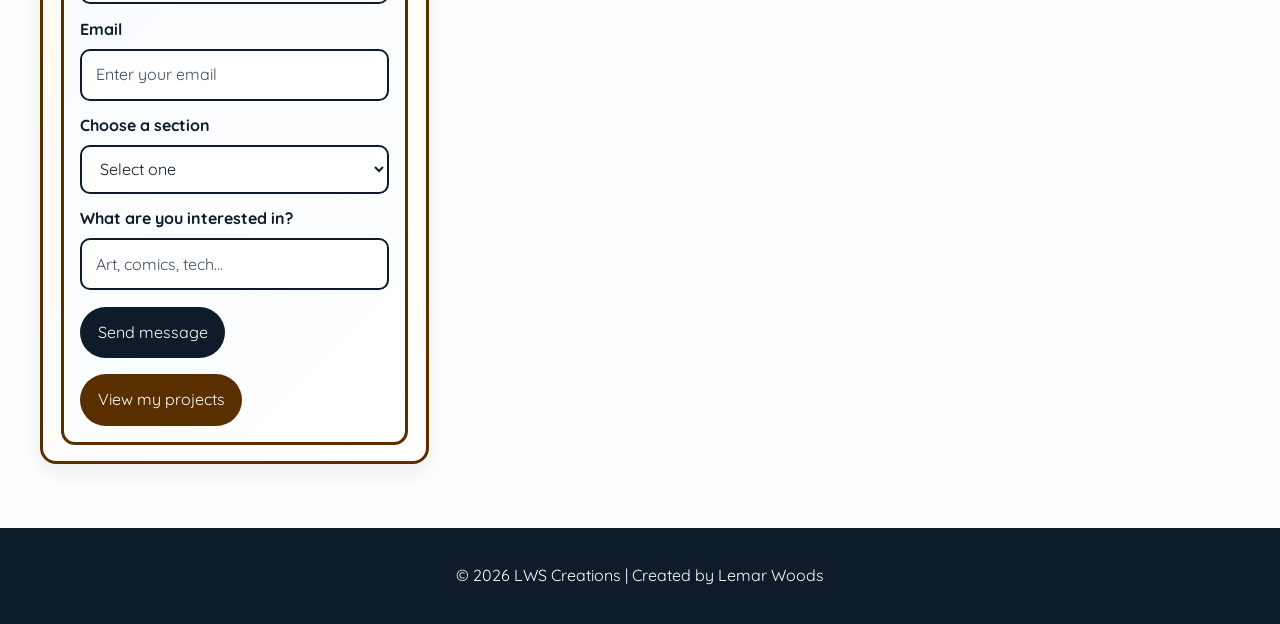
==== commit 6d78d0c2: "Files could be a bit more organized by putting HTML files in a 'pages' folder (except for index.html" ====
--- a/index.html
+++ b/index.html
@@ -30,8 +30,8 @@
             </div>
             <nav class="top-nav" aria-label="Main navigation" aria-hidden="true">
                 <a href="index.html" class="nav-box" aria-current="page">Home</a>
-                <a href="projects.html" class="nav-box">Projects</a>
-                <a href="about.html" class="nav-box">About</a>
+                <a href="pages/projects.html" class="nav-box">Projects</a>
+                <a href="pages/about.html" class="nav-box">About</a>
             </nav>
         </header>
 
@@ -67,7 +67,7 @@
                     <p>
                         I create coloring books, comic ideas, and future design projects that reflect my creativity.
                     </p>
-                    <a class="btn" href="./projects.html">View my projects</a>
+                    <a class="btn" href="./pages/projects.html">View my projects</a>
                 </article>
 
                 <article class="card">
@@ -75,7 +75,7 @@
                     <p>
                         I am passionate about storytelling, creativity, and using my work to inspire others.
                     </p>
-                    <a class="btn" href="./about.html">Read more about me</a>
+                    <a class="btn" href="./pages/about.html">Read more about me</a>
                 </article>
 
                 <article class="card">
@@ -84,7 +84,7 @@
                         My work is inspired by powerful stories, strong communities, and the idea of making a
                         difference.
                     </p>
-                    <a class="btn" href="./about.html#story-heading">Learn about my story</a>
+                    <a class="btn" href="./pages/about.html#story-heading">Learn about my story</a>
                 </article>
             </section>
 
@@ -135,42 +135,13 @@
 
                             <div class="about-actions">
                                 <button type="submit" class="btn">Send message</button>
-                                <a class="btn btn--secondary" href="./projects.html">View my projects</a>
+                                <a class="btn btn--secondary" href="./pages/projects.html">View my projects</a>
                             </div>
                         </fieldset>
                     </form>
                 </article>
             </section>
 
-            <section class="content-grid interactive-panel" aria-labelledby="interactive-heading">
-                <h2 id="interactive-heading">Try the Interactive Playground</h2>
-                <article class="card interactive-card">
-                    <h3>GitHub Profile Spark</h3>
-                    <p>Click to fetch live stats from my GitHub profile using the public GitHub API.</p>
-                    <button type="button" class="btn spark-idea-btn">Get GitHub stats</button>
-                    <p class="spark-idea-output" role="status">Click the button to load my GitHub info!</p>
-                </article>
-
-                <article class="card interactive-card">
-                    <h3>Mood Color Preview</h3>
-                    <label class="about-label" for="mood-input">Type a mood word (calm, bold, playful, creative,
-                        focused)</label>
-                    <input type="text" id="mood-input" class="about-input" placeholder="e.g. calm, bold, playful"
-                        autocomplete="off">
-                    <div class="mood-preview" aria-live="polite">Your mood preview will update here as you type.</div>
-                </article>
-
-                <article class="card interactive-card">
-                    <h3>My Goals List</h3>
-                    <label class="about-label" for="goal-input">Add a creative goal</label>
-                    <div class="goal-form-row">
-                        <input type="text" id="goal-input" class="about-input" placeholder="e.g. Finish a comic page"
-                            autocomplete="off">
-                        <button type="button" class="btn goal-add-btn">Add goal</button>
-                    </div>
-                    <ul class="goal-list" aria-live="polite"></ul>
-                </article>
-            </section>
         </main>
 
         <footer>
@@ -179,7 +150,6 @@
         </footer>
     </div>
     <script src="./assets/js/site.js"></script>
-    <script src="./assets/js/interactive.js"></script>
 </body>
 
 </html>
--- a/assets/css/style.css
+++ b/assets/css/style.css
@@ -9,6 +9,14 @@
     --success: #1e6b3a;
     --light: #fdfefe;
     --white: #ffffff;
+    --card-accent-bg: linear-gradient(135deg, #fffdf4 0%, #ffffff 100%);
+    --fieldset-bg: linear-gradient(135deg, #f8fbff 0%, #ffffff 100%);
+    --home-connect-bg: linear-gradient(135deg, #fff9f1 0%, #ffffff 100%);
+    --read-more-border: rgba(13, 27, 42, 0.15);
+    --nav-toggle-bg: rgba(255, 255, 255, 0.12);
+    --nav-toggle-border: rgba(255, 255, 255, 0.35);
+    --back-to-top-border: rgba(255, 255, 255, 0.45);
+    --back-to-top-hover: rgba(255, 255, 255, 0.15);
     --shadow: 0 8px 24px rgba(0, 0, 0, 0.08);
 }
 
@@ -21,6 +29,14 @@
     --success: #6fd99a;
     --light: #0b1220;
     --white: #142133;
+    --card-accent-bg: linear-gradient(135deg, #18283e 0%, #142133 100%);
+    --fieldset-bg: linear-gradient(135deg, #101c2c 0%, #142133 100%);
+    --home-connect-bg: linear-gradient(135deg, #18283e 0%, #142133 100%);
+    --read-more-border: rgba(234, 241, 255, 0.2);
+    --nav-toggle-bg: rgba(0, 0, 0, 0.12);
+    --nav-toggle-border: rgba(0, 0, 0, 0.25);
+    --back-to-top-border: rgba(20, 33, 51, 0.45);
+    --back-to-top-hover: rgba(0, 0, 0, 0.15);
     --shadow: 0 10px 28px rgba(0, 0, 0, 0.35);
 }
 
@@ -328,10 +344,44 @@
 .card.is-featured,
 .about-card.is-featured {
     background-color: #fff3c4;
+    color: #3d2400;
     border-color: var(--gold);
     border-width: 4px;
     box-shadow: 0 0 0 4px rgba(90, 47, 0, 0.35), var(--shadow);
     transform: translateY(-2px);
+}
+
+.card.is-featured h2,
+.card.is-featured h3,
+.card.is-featured p,
+.card.is-featured li,
+.card.is-featured .about-label,
+.card.is-featured .about-help-text,
+.about-card.is-featured h2,
+.about-card.is-featured h3,
+.about-card.is-featured p,
+.about-card.is-featured li,
+.about-card.is-featured .about-label,
+.about-card.is-featured .about-help-text {
+    color: #3d2400;
+}
+
+.card.is-featured .read-more-toggle,
+.about-card.is-featured .read-more-toggle {
+    color: #3d2400;
+    border-color: #3d2400;
+}
+
+.card.is-featured .btn,
+.about-card.is-featured .btn {
+    background-color: #3d2400;
+    color: #fff3c4;
+}
+
+.card.is-featured .btn:hover,
+.about-card.is-featured .btn:hover {
+    background-color: #5a2f00;
+    color: #ffffff;
 }
 
 .card h3 {
@@ -395,9 +445,10 @@
 
 .about-card--accent {
     border-color: var(--gold);
-    background: linear-gradient(135deg, #fffdf4 0%, #ffffff 100%);
-}
-
+    background: var(--card-accent-bg);
+}
+
+.about-card h2,
 .about-card h3 {
     margin-top: 0;
     color: var(--navy);
@@ -417,6 +468,30 @@
     margin: 1rem auto 0;
 }
 
+.resume-grid {
+    scroll-margin-top: 7rem;
+}
+
+.resume-grid .about-card {
+    height: 100%;
+}
+
+.resume-grid__full {
+    grid-column: 1 / -1;
+}
+
+.resume-grid__full p {
+    margin-bottom: 0.35rem;
+}
+
+.resume-grid__full .about-list {
+    margin-bottom: 1rem;
+}
+
+.resume-grid__full .about-list:last-child {
+    margin-bottom: 0;
+}
+
 .about-form {
     margin: 0;
 }
@@ -425,7 +500,7 @@
     border: 3px solid var(--navy);
     border-radius: 14px;
     padding: 1rem;
-    background: linear-gradient(135deg, #f8fbff 0%, #ffffff 100%);
+    background: var(--fieldset-bg);
 }
 
 .about-fieldset legend {
@@ -475,6 +550,10 @@
     box-shadow: 0 0 0 3px rgba(244, 208, 63, 0.25);
 }
 
+.about-input[aria-invalid="true"] {
+    border-color: var(--danger);
+}
+
 .about-actions {
     display: flex;
     flex-wrap: wrap;
@@ -494,96 +573,22 @@
     margin: 0.75rem 0 0;
 }
 
-.interactive-panel {
-    margin-top: 1.25rem;
-}
-
-.interactive-card {
-    display: flex;
-    flex-direction: column;
-    cursor: default;
-}
-
-.spark-idea-output {
-    margin: 0.75rem 0 0;
-    font-weight: 700;
-    color: var(--navy);
-}
-
-.mood-preview {
-    margin-top: 0.75rem;
-    padding: 0.85rem;
-    border: 2px dashed var(--navy);
-    border-radius: 12px;
-    color: var(--ink-strong);
-    transition: background-color 0.2s ease, color 0.2s ease;
-}
-
-.goal-form-row {
-    display: flex;
-    flex-wrap: wrap;
-    gap: 0.6rem;
-    align-items: flex-start;
-}
-
-.goal-form-row .about-input {
-    flex: 1 1 12rem;
-}
-
-.goal-list {
-    list-style: none;
-    margin: 0.85rem 0 0;
-    padding: 0;
-    display: flex;
-    flex-direction: column;
-    gap: 0.5rem;
-}
-
-.goal-list-item {
-    display: flex;
-    align-items: center;
-    justify-content: space-between;
-    gap: 0.75rem;
-    background-color: var(--light);
-    border: 2px solid var(--navy);
-    border-radius: 10px;
-    padding: 0.5rem 0.75rem;
-}
-
-.goal-remove-btn {
-    background: none;
-    border: 2px solid var(--danger);
-    color: var(--danger);
-    border-radius: 999px;
-    padding: 0.25rem 0.7rem;
-    font: inherit;
-    font-size: 0.85rem;
-    cursor: pointer;
-}
-
-.goal-remove-btn:hover,
-.goal-remove-btn:focus-visible {
-    background-color: var(--danger);
-    color: var(--white);
-    outline: none;
-}
-
 .home-connect {
     margin-top: 1.25rem;
 }
 
 .home-connect__card {
     border-color: var(--gold);
-    background: linear-gradient(135deg, #fff9f1 0%, #ffffff 100%);
+    background: var(--home-connect-bg);
 }
 
 .home-connect .about-fieldset {
-    background: linear-gradient(145deg, #ffffff 0%, #f7fbff 100%);
+    background: var(--fieldset-bg);
     border-color: var(--gold);
 }
 
 .home-connect .about-help-text {
-    color: #20354a;
+    color: var(--ink-strong);
 }
 
 .home-connect .about-input {
@@ -593,7 +598,7 @@
 .read-more-content {
     margin-top: 0.75rem;
     padding-top: 0.75rem;
-    border-top: 2px solid rgba(13, 27, 42, 0.15);
+    border-top: 2px solid var(--read-more-border);
 }
 
 footer {
@@ -608,7 +613,7 @@
     margin-top: 0.75rem;
     padding: 0.5rem 1.1rem;
     border-radius: 999px;
-    border: 1px solid rgba(255, 255, 255, 0.4);
+    border: 2px solid var(--back-to-top-border);
     background: transparent;
     color: var(--white);
     font-family: inherit;
@@ -618,7 +623,7 @@
 }
 
 .back-to-top:hover {
-    background-color: rgba(255, 255, 255, 0.15);
+    background-color: var(--back-to-top-hover);
     transform: translateY(-2px);
 }
 
@@ -664,8 +669,8 @@
 
     .nav-toggle {
         display: inline-flex;
-        background-color: rgba(255, 255, 255, 0.12);
-        border-color: rgba(255, 255, 255, 0.35);
+        background-color: var(--nav-toggle-bg);
+        border-color: var(--nav-toggle-border);
         color: var(--white);
     }
 }
@@ -721,6 +726,10 @@
     .about-grid .about-card:last-child {
         grid-column: 1 / -1;
     }
+
+    .resume-grid__full {
+        grid-column: 1 / -1;
+    }
 }
 
 @media (min-width: 1200px) {
@@ -752,4 +761,8 @@
     .about-grid .about-card:last-child {
         grid-column: auto;
     }
+
+    .resume-grid__full {
+        grid-column: 1 / -1;
+    }
 }
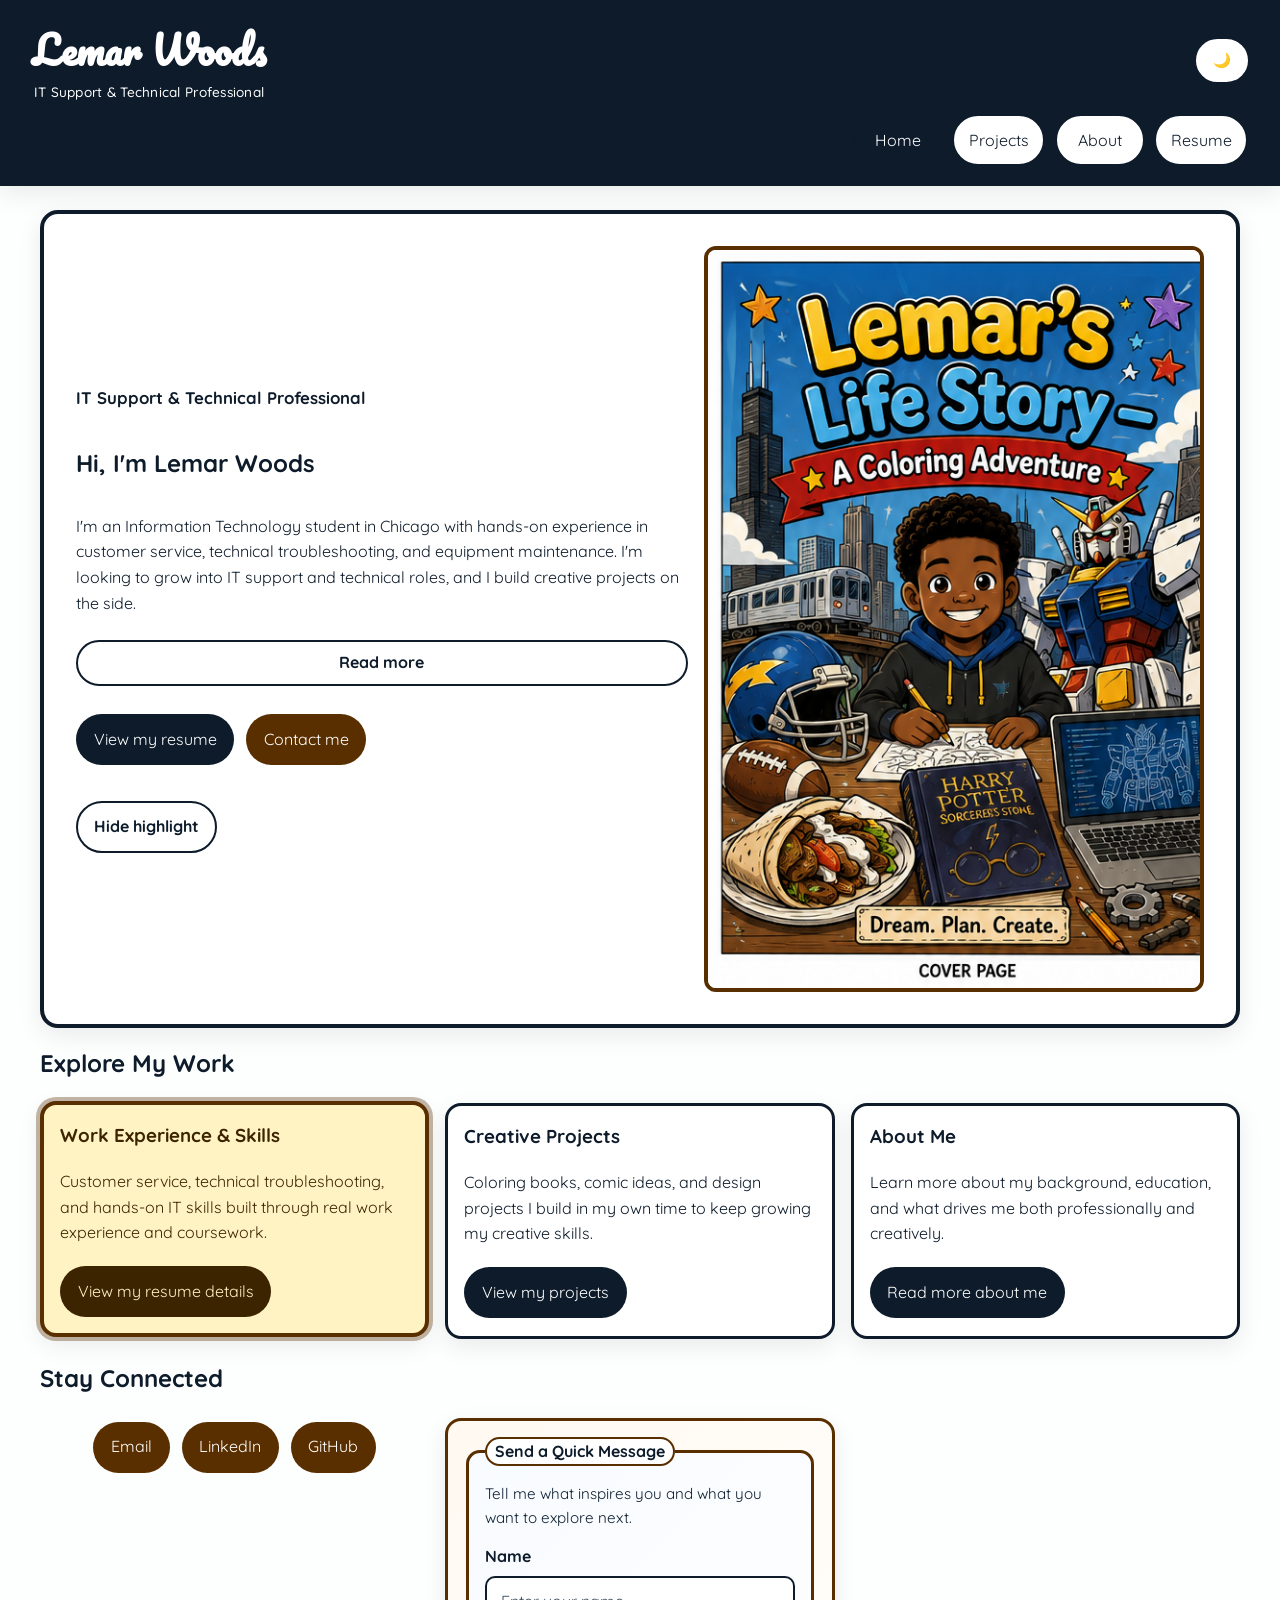
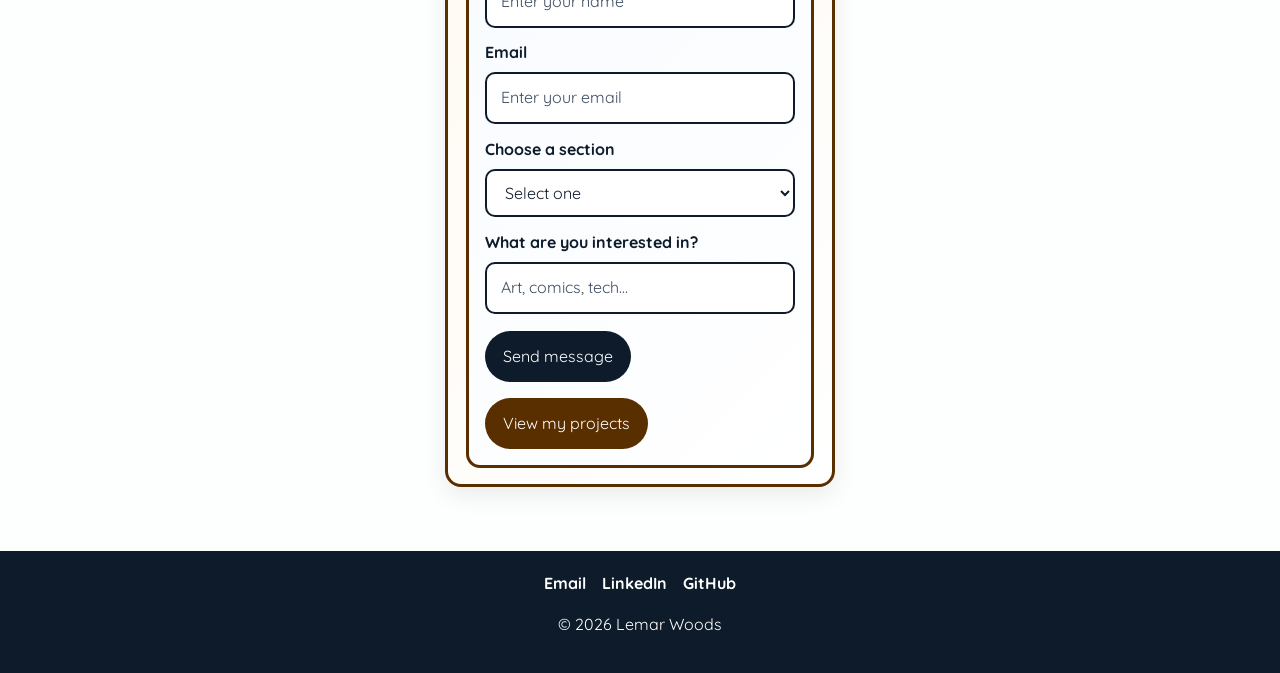
==== commit 4152cbd4: "Rebrand site as professional portfolio: resume link, contact info, and IT-focused copy" ====
--- a/index.html
+++ b/index.html
@@ -6,8 +6,8 @@
     <meta charset="UTF-8">
     <meta name="viewport" content="width=device-width, initial-scale=1.0">
     <meta name="description"
-        content="LWS Creations is a creative portfolio showcasing projects, stories, and goals by Lemar Woods.">
-    <title>Home | LWS Creations</title>
+        content="Lemar Woods is an Information Technology student and technical professional with hands-on experience in troubleshooting, customer service, and creative project work.">
+    <title>Home | Lemar Woods</title>
     <link rel="preconnect" href="https://fonts.googleapis.com">
     <link rel="preconnect" href="https://fonts.gstatic.com" crossorigin>
     <link href="https://fonts.googleapis.com/css2?family=Pacifico&family=Quicksand:wght@400;500;700&display=swap"
@@ -20,7 +20,10 @@
     <div class="page">
         <header class="site-header">
             <div class="header-row">
-                <span class="site-brand">LWS Creations</span>
+                <a class="site-brand" href="index.html">
+                    Lemar Woods
+                    <span class="site-brand__subtitle">IT Support &amp; Technical Professional</span>
+                </a>
                 <div class="header-actions">
                     <button class="theme-toggle" type="button" aria-label="Switch to dark mode"
                         aria-pressed="false">🌙</button>
@@ -32,25 +35,34 @@
                 <a href="index.html" class="nav-box" aria-current="page">Home</a>
                 <a href="pages/projects.html" class="nav-box">Projects</a>
                 <a href="pages/about.html" class="nav-box">About</a>
+                <a href="./assets/documents/Lemar-Woods-Resume.pdf" class="nav-box" target="_blank"
+                    rel="noopener noreferrer">Resume</a>
             </nav>
         </header>
 
         <main id="main-content">
             <section class="hero" aria-labelledby="main-content-title">
                 <div class="hero-content">
-                    <p class="tagline">Creative stories, coloring books, and comic ideas</p>
-                    <h1 id="main-content-title" tabindex="-1">Welcome to my creative world</h1>
+                    <p class="tagline">IT Support &amp; Technical Professional</p>
+                    <h1 id="main-content-title" tabindex="-1">Hi, I'm Lemar Woods</h1>
                     <p>
-                        I am Lemar Woods, a young creator who loves building projects around art, storytelling,
-                        and technology. This site is a place to share my journey and the ideas that inspire me.
+                        I'm an Information Technology student in Chicago with hands-on experience in customer
+                        service, technical troubleshooting, and equipment maintenance. I'm looking to grow into
+                        IT support and technical roles, and I build creative projects on the side.
                     </p>
                     <button id="home-story-toggle" class="read-more-toggle" type="button" aria-expanded="false">Read
                         more</button>
                     <div id="home-story" class="read-more-content" hidden>
                         <p>
-                            My work is driven by curiosity, community, and the belief that creativity can become a
-                            meaningful path for growth, purpose, and connection.
+                            I'm focused, dependable, and quick to learn new tools and systems. I care about clear
+                            communication, solving problems methodically, and following through until the job is
+                            done right.
                         </p>
+                    </div>
+                    <div class="hero-actions">
+                        <a class="btn" href="./assets/documents/Lemar-Woods-Resume.pdf" target="_blank"
+                            rel="noopener noreferrer">View my resume</a>
+                        <a class="btn btn--secondary" href="mailto:Lemarws@gmail.com">Contact me</a>
                     </div>
                     <button class="toggle-highlight" type="button" aria-pressed="false">Toggle highlight</button>
 
@@ -63,9 +75,19 @@
             <section class="content-grid" aria-labelledby="explore-heading">
                 <h2 id="explore-heading">Explore My Work</h2>
                 <article class="card">
-                    <h3>My Projects</h3>
+                    <h3>Work Experience &amp; Skills</h3>
                     <p>
-                        I create coloring books, comic ideas, and future design projects that reflect my creativity.
+                        Customer service, technical troubleshooting, and hands-on IT skills built through real work
+                        experience and coursework.
+                    </p>
+                    <a class="btn" href="./pages/about.html#skills-resume">View my resume details</a>
+                </article>
+
+                <article class="card">
+                    <h3>Creative Projects</h3>
+                    <p>
+                        Coloring books, comic ideas, and design projects I build in my own time to keep growing my
+                        creative skills.
                     </p>
                     <a class="btn" href="./pages/projects.html">View my projects</a>
                 </article>
@@ -73,23 +95,22 @@
                 <article class="card">
                     <h3>About Me</h3>
                     <p>
-                        I am passionate about storytelling, creativity, and using my work to inspire others.
+                        Learn more about my background, education, and what drives me both professionally and
+                        creatively.
                     </p>
                     <a class="btn" href="./pages/about.html">Read more about me</a>
-                </article>
-
-                <article class="card">
-                    <h3>Inspiration</h3>
-                    <p>
-                        My work is inspired by powerful stories, strong communities, and the idea of making a
-                        difference.
-                    </p>
-                    <a class="btn" href="./pages/about.html#story-heading">Learn about my story</a>
                 </article>
             </section>
 
             <section class="content-grid home-connect" aria-labelledby="connect-heading">
                 <h2 id="connect-heading">Stay Connected</h2>
+                <ul class="contact-links">
+                    <li><a class="btn btn--secondary" href="mailto:Lemarws@gmail.com">Email</a></li>
+                    <li><a class="btn btn--secondary" href="https://www.linkedin.com/in/lemar-woods-589570196"
+                            target="_blank" rel="noopener noreferrer">LinkedIn</a></li>
+                    <li><a class="btn btn--secondary" href="https://github.com/Lwoods05" target="_blank"
+                            rel="noopener noreferrer">GitHub</a></li>
+                </ul>
                 <article class="card home-connect__card">
                     <form class="about-form" action="#" method="post" novalidate>
                         <fieldset class="about-fieldset">
@@ -145,7 +166,13 @@
         </main>
 
         <footer>
-            <p>&copy; <span id="current-year"></span> LWS Creations | Created by Lemar Woods</p>
+            <ul class="footer-contact">
+                <li><a href="mailto:Lemarws@gmail.com">Email</a></li>
+                <li><a href="https://www.linkedin.com/in/lemar-woods-589570196" target="_blank"
+                        rel="noopener noreferrer">LinkedIn</a></li>
+                <li><a href="https://github.com/Lwoods05" target="_blank" rel="noopener noreferrer">GitHub</a></li>
+            </ul>
+            <p>&copy; <span id="current-year"></span> Lemar Woods</p>
             <button class="back-to-top" type="button" aria-label="Back to top" hidden>Back to top ↑</button>
         </footer>
     </div>
--- a/assets/css/style.css
+++ b/assets/css/style.css
@@ -147,6 +147,15 @@
     text-underline-offset: 0.25rem;
 }
 
+.site-brand__subtitle {
+    display: block;
+    font-family: 'Quicksand', sans-serif;
+    font-size: 0.85rem;
+    font-weight: 500;
+    letter-spacing: 0.02em;
+    text-decoration: none;
+}
+
 .top-nav {
     display: flex;
     flex-wrap: wrap;
@@ -609,6 +618,43 @@
     margin-top: 1.5rem;
 }
 
+.footer-contact {
+    display: flex;
+    flex-wrap: wrap;
+    justify-content: center;
+    gap: 1rem;
+    list-style: none;
+    margin: 0 0 0.75rem;
+    padding: 0;
+}
+
+.footer-contact a {
+    color: var(--white);
+    font-weight: 700;
+}
+
+.footer-contact a:hover,
+.footer-contact a:focus-visible {
+    text-decoration-thickness: 2px;
+}
+
+.hero-actions {
+    display: flex;
+    flex-wrap: wrap;
+    gap: 0.75rem;
+    margin: 0.75rem 0;
+}
+
+.contact-links {
+    display: flex;
+    flex-wrap: wrap;
+    justify-content: center;
+    gap: 0.75rem;
+    list-style: none;
+    margin: 0 0 1rem;
+    padding: 0;
+}
+
 .back-to-top {
     margin-top: 0.75rem;
     padding: 0.5rem 1.1rem;
